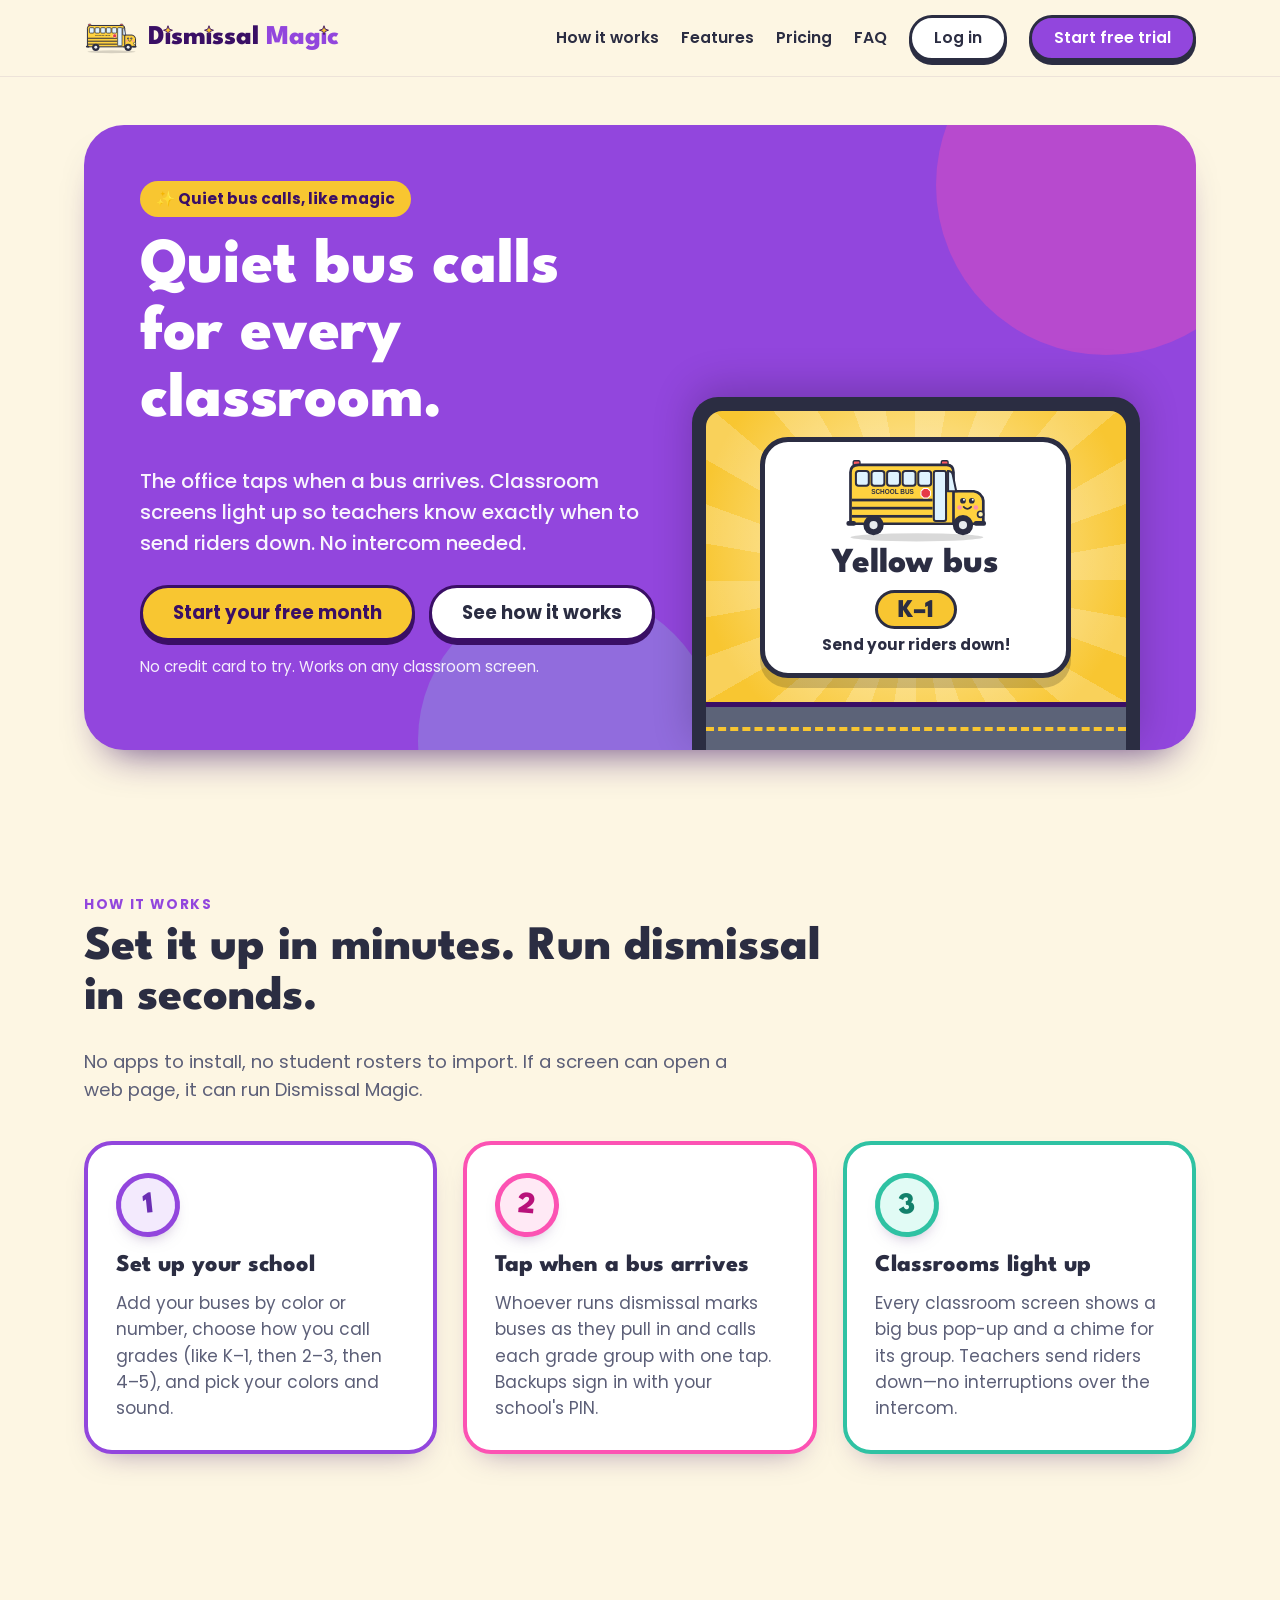
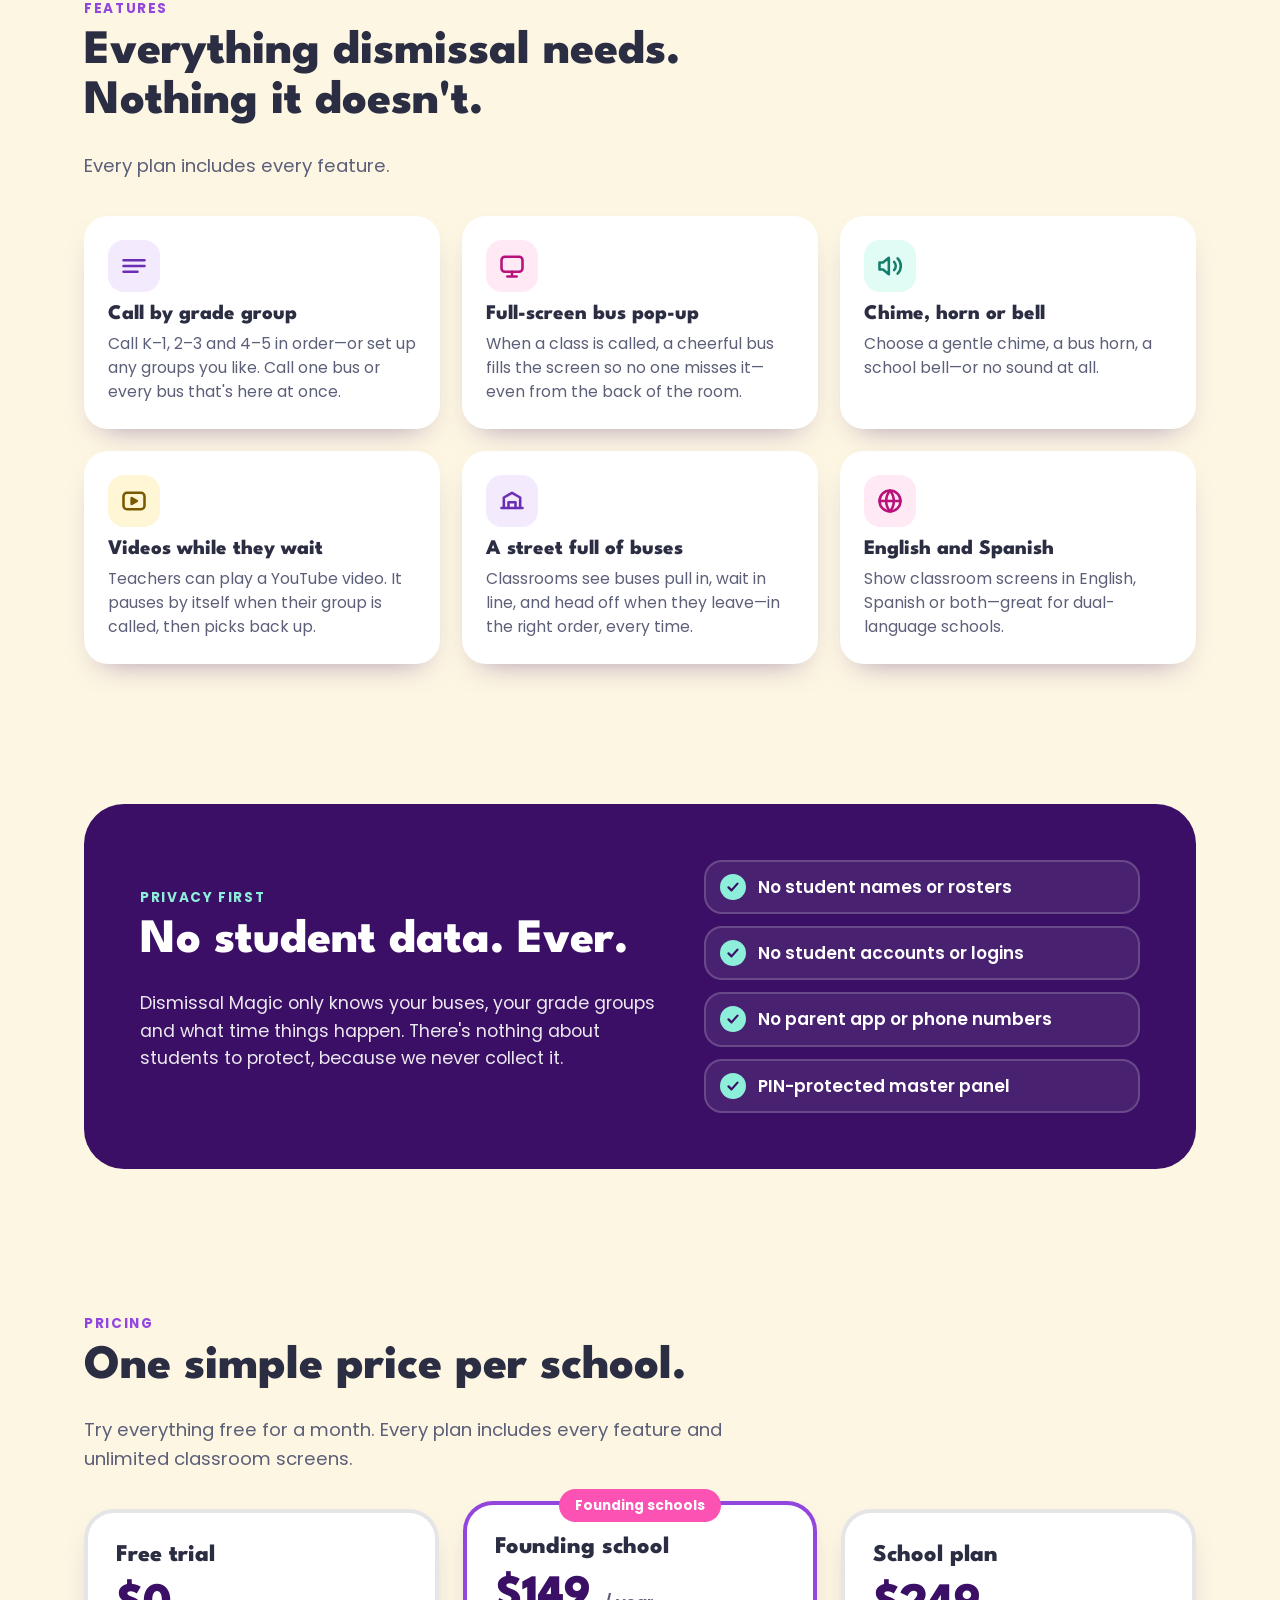
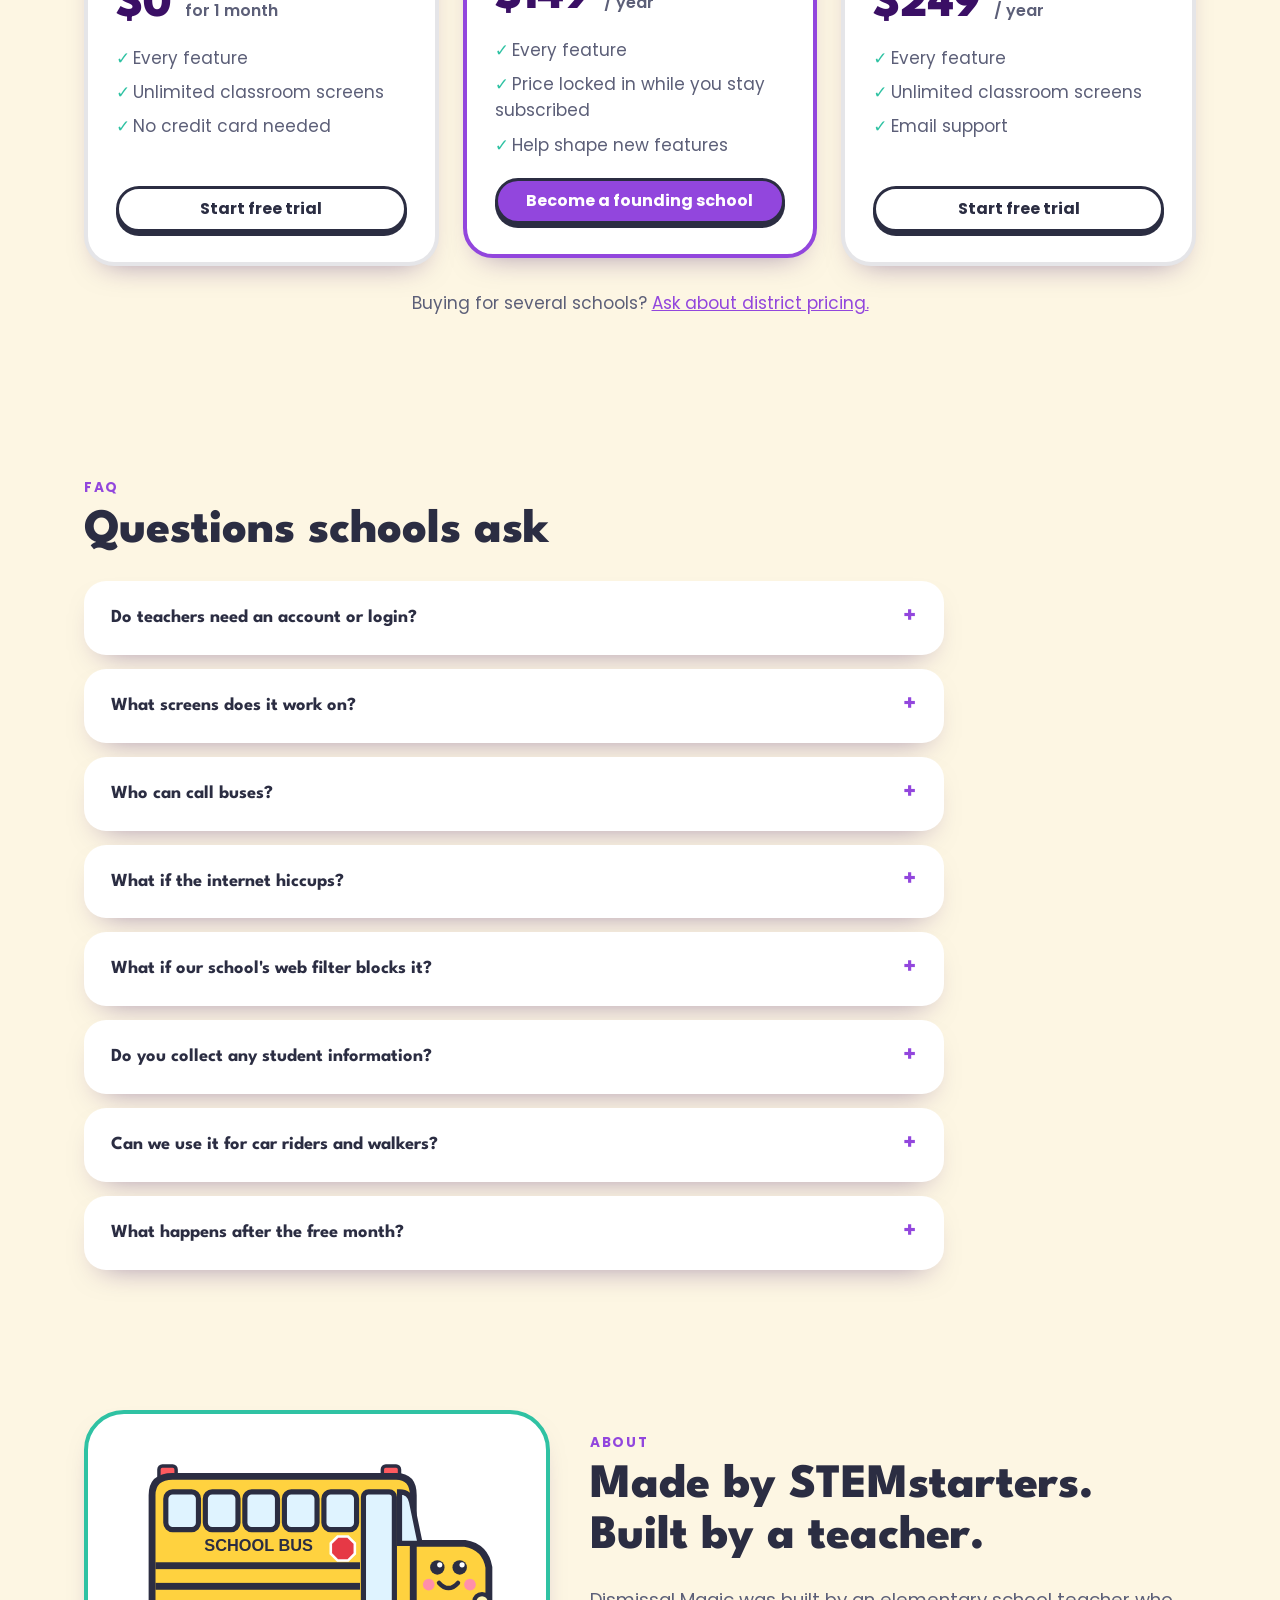
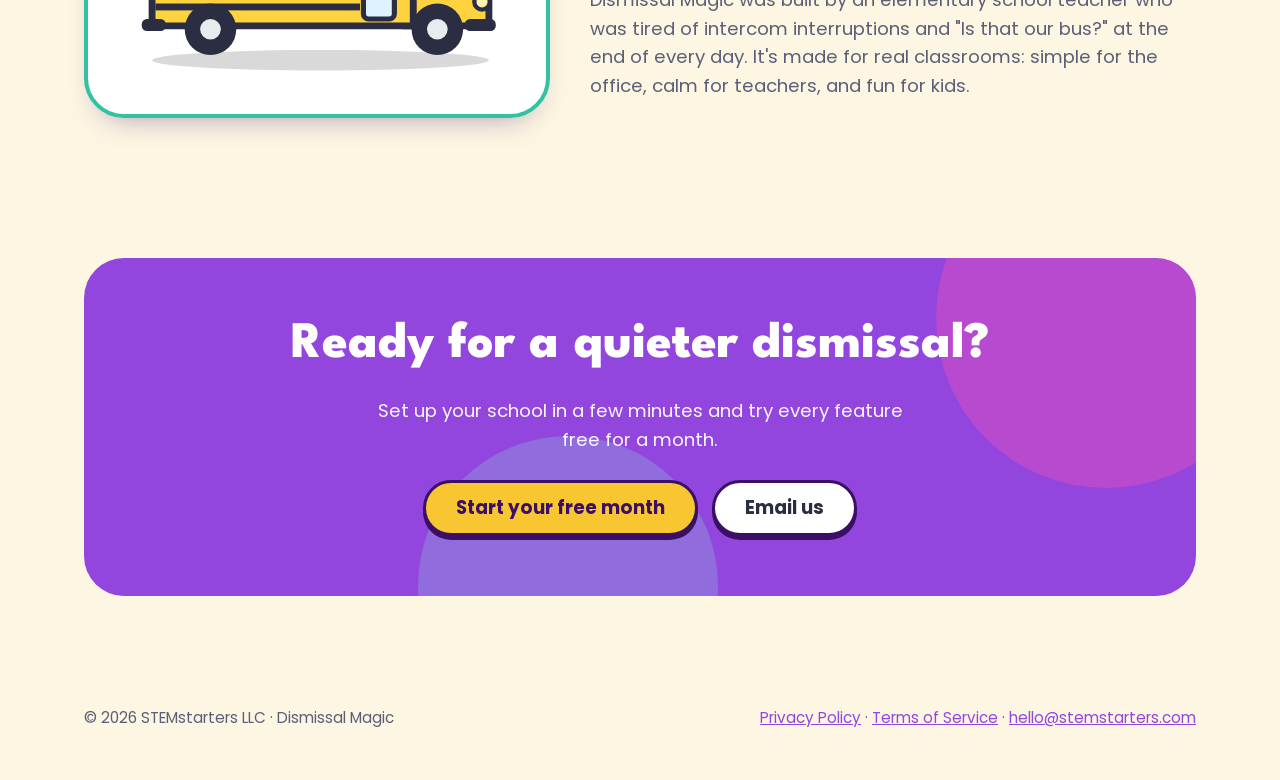
==== site/index.html @ 5b1602a7 "Add Privacy Policy and Terms of Service; link them in site and app footers Co-Authored-By: Claude Op" ====
<!DOCTYPE html>
<html lang="en">
<head>
  <meta charset="utf-8" />
  <meta name="viewport" content="width=device-width, initial-scale=1" />
  <title>Dismissal Magic — Quiet bus calls for every classroom | School dismissal app</title>
  <meta name="description" content="Dismissal Magic is a simple school dismissal app: the office taps when a bus arrives, and classroom screens light up so teachers know exactly when to send riders down. No intercom, no student data. Free 1-month trial." />
  <link rel="canonical" href="https://dismissalmagic.com/" />
  <meta property="og:title" content="Dismissal Magic — Quiet bus calls for every classroom" />
  <meta property="og:description" content="Call buses by grade. Classroom screens light up so teachers know exactly when to send riders down. No intercom needed." />
  <meta property="og:type" content="website" />
  <meta property="og:url" content="https://dismissalmagic.com/" />
  <link rel="icon" href="/favicon.svg" type="image/svg+xml" />
  <link rel="preconnect" href="https://fonts.googleapis.com" />
  <link rel="preconnect" href="https://fonts.gstatic.com" crossorigin />
  <link href="https://fonts.googleapis.com/css2?family=League+Spartan:wght@600;700;800&family=Poppins:wght@400;500;600;700&display=swap" rel="stylesheet" />
  <style>
    :root {
      --purple: #9246DD; --purple-dark: #3A0F65; --pink: #FC52B3; --mint: #8DEFDA; --teal: #2FC2A3; --yellow: #F8C631;
      --bg: #fdf6e3; --ink: #2b2d42; --muted: #5c5f78; --card: #fff;
      --head: "League Spartan", "Montserrat", "Segoe UI", system-ui, sans-serif;
      --body: "Poppins", "Segoe UI", system-ui, sans-serif;
      --shadow: 0 14px 30px -18px rgba(58, 15, 101, .5);
    }
    * { box-sizing: border-box; }
    html { scroll-behavior: smooth; }
    body { margin: 0; background: var(--bg); color: var(--ink); font: 400 17px/1.55 var(--body); }
    h1, h2, h3 { font-family: var(--head); font-weight: 800; line-height: 1.05; margin: 0 0 .5em; }
    a { color: var(--purple); }
    .wrap { max-width: 1160px; margin: 0 auto; padding: 0 24px; }
    .sr { position: absolute; width: 1px; height: 1px; overflow: hidden; clip: rect(0 0 0 0); }

    /* nav */
    .nav { position: sticky; top: 0; z-index: 20; background: rgba(253, 246, 227, .92); backdrop-filter: blur(8px); border-bottom: 1px solid rgba(58,15,101,.08); }
    .nav .wrap { display: flex; align-items: center; justify-content: space-between; gap: 18px; min-height: 76px; }
    .brand { display: flex; align-items: center; gap: 10px; text-decoration: none; color: var(--purple-dark); font: 800 1.7rem/1 var(--head); }
    .brand-bus { width: 54px; height: 32px; display: block; flex: none; }
    .brand em { color: var(--purple); }
    /* wordmark: star dots on the i's */
    .wordmark { white-space: nowrap; }
    .wordmark em { font-style: normal; }
    .si { position: relative; display: inline-block; }
    .istar { position: absolute; left: 50%; top: 0.02em; width: 0.44em; height: 0.44em; transform: translateX(-50%); animation: twinkle 2.6s ease-in-out infinite; overflow: visible; }
    .si:nth-of-type(2) .istar { animation-delay: .9s; } em .si .istar { animation-delay: 1.8s; }
    @keyframes twinkle { 0%, 100% { transform: translateX(-50%) scale(1) rotate(0); } 50% { transform: translateX(-50%) scale(1.2) rotate(18deg); } }
    @media (prefers-reduced-motion: reduce) { .istar { animation: none; } }
    .links { display: flex; align-items: center; gap: 22px; flex-wrap: wrap; }
    .links a { color: var(--ink); text-decoration: none; font-weight: 600; font-size: .98rem; }
    .links a:hover { color: var(--purple); }
    .btn {
      display: inline-flex; align-items: center; justify-content: center; gap: 8px; min-height: 46px;
      font: 700 1rem/1 var(--body); text-decoration: none; cursor: pointer;
      border: 3px solid var(--ink); border-radius: 999px; padding: 10px 22px;
      background: #fff; color: var(--ink); box-shadow: 0 4px 0 var(--ink); transition: transform .08s, box-shadow .08s;
    }
    .btn:active { transform: translateY(3px); box-shadow: 0 1px 0 var(--ink); }
    .btn.primary { background: var(--purple); color: #fff; }
    .btn.yellow { background: var(--yellow); color: var(--purple-dark); border-color: var(--purple-dark); box-shadow: 0 4px 0 var(--purple-dark); }
    .btn.big { font-size: 1.15rem; padding: 14px 30px; min-height: 56px; }
    .links .btn { color: var(--ink); }
    .links .btn.primary { color: #fff; }
    .menu-toggle { display: none; }

    /* hero */
    .hero { padding: 48px 0 70px; }
    .hero-card {
      position: relative; overflow: hidden; isolation: isolate; background: var(--purple); color: #fff; border-radius: 40px;
      padding: 56px 56px 0; display: grid; grid-template-columns: minmax(0, 1.15fr) minmax(0, 1fr); gap: 36px; align-items: end;
      box-shadow: 0 24px 40px -24px rgba(58, 15, 101, .8);
    }
    .blob { position: absolute; border-radius: 50%; z-index: -1; pointer-events: none; }
    .b1 { right: -80px; top: -110px; width: 340px; height: 340px; background: var(--pink); opacity: .35; }
    .b2 { left: 30%; bottom: -140px; width: 300px; height: 300px; background: var(--mint); opacity: .22; }
    .pill { display: inline-block; background: var(--yellow); color: var(--purple-dark); font-weight: 700; font-size: .95rem; padding: 6px 16px; border-radius: 999px; margin-bottom: 16px; }
    .hero h1 { font-size: clamp(2.5rem, 5vw, 4.1rem); color: #fff; }
    .hero p.lead { font-size: 1.25rem; font-weight: 500; opacity: .95; max-width: 520px; margin: 0 0 26px; }
    .hero-text { padding-bottom: 56px; }
    .hero .cta { display: flex; gap: 14px; flex-wrap: wrap; align-items: center; }
    .hero .note { margin-top: 14px; font-size: .95rem; opacity: .9; }
    .hero .btn { border-color: var(--purple-dark); box-shadow: 0 4px 0 var(--purple-dark); }

    /* screen mock */
    .screen { background: #2b2d42; border-radius: 26px 26px 0 0; padding: 14px 14px 0; box-shadow: 0 -10px 40px rgba(0,0,0,.2); }
    .screen-inner { position: relative; overflow: hidden; border-radius: 16px 16px 0 0; background: radial-gradient(circle at 50% 40%, #fff2c2 0, #F8C631 75%); display: grid; place-items: center; padding: 26px 0 72px; }
    .screen-inner::before { content: ""; position: absolute; inset: -40%; background: repeating-conic-gradient(rgba(255,255,255,.2) 0 10deg, transparent 10deg 20deg); animation: spin 40s linear infinite; }
    .mock-pop { position: relative; z-index: 1; background: #fff; border: 5px solid var(--ink); border-radius: 28px; padding: 14px 22px 16px; text-align: center; color: var(--ink); width: 74%; box-shadow: 0 10px 0 rgba(0,0,0,.18); animation: pop 3.2s cubic-bezier(.2,1.6,.4,1) infinite; }
    .mock-pop svg { width: 58%; aspect-ratio: 220 / 128; height: auto; display: block; margin: 0 auto; }
    .mock-title { font: 800 clamp(1.4rem, 3vw, 2.2rem)/1 var(--head); margin-top: 4px; }
    .mock-group { display: inline-block; margin: 8px 0 4px; font: 800 clamp(1.1rem, 2.4vw, 1.6rem)/1.2 var(--head); background: var(--yellow); border: 3px solid var(--ink); border-radius: 999px; padding: 3px 20px 0; }
    .mock-sub { font-weight: 700; font-size: .95rem; }
    .road { position: absolute; left: 0; right: 0; bottom: 0; height: 48px; background: #5c6378; border-top: 5px solid var(--purple-dark); }
    .road::after { content: ""; position: absolute; left: 0; right: 0; top: 46%; border-top: 4px dashed var(--yellow); }

    /* sections */
    section.block { padding: 70px 0; }
    .eyebrow { display: inline-block; font-weight: 700; color: var(--purple); text-transform: uppercase; letter-spacing: .12em; font-size: .85rem; margin-bottom: 8px; }
    .section-title { font-size: clamp(2rem, 4vw, 3rem); max-width: 760px; }
    .section-lead { font-size: 1.15rem; color: var(--muted); max-width: 680px; margin: 0 0 36px; }
    .card { background: var(--card); border-radius: 28px; border: 4px solid; padding: 28px; box-shadow: var(--shadow); }
    .c-purple { border-color: var(--purple); } .c-pink { border-color: var(--pink); } .c-teal { border-color: var(--teal); } .c-yellow { border-color: var(--yellow); }
    .grid3 { display: grid; grid-template-columns: repeat(3, minmax(0, 1fr)); gap: 26px; }
    .grid2 { display: grid; grid-template-columns: repeat(2, minmax(0, 1fr)); gap: 26px; }
    .chip { flex: none; width: 64px; height: 64px; border-radius: 50%; border: 5px solid; display: grid; place-items: center; font: 800 1.9rem/1 var(--head); margin-bottom: 16px; box-shadow: 0 8px 18px -12px rgba(58,15,101,.6); }
    .chip span { margin-top: 3px; }
    .ch0 { color: #6B2FB3; border-color: var(--purple); background: #F3EAFD; transform: rotate(-6deg); }
    .ch1 { color: #B8127A; border-color: var(--pink); background: #FFE9F5; transform: rotate(5deg); }
    .ch2 { color: #13806B; border-color: var(--teal); background: #E1FBF5; transform: rotate(-4deg); }
    .ch3 { color: #7A5A00; border-color: var(--yellow); background: #FFF6D6; transform: rotate(6deg); }
    .card h3 { font-size: 1.5rem; }
    .card p { margin: 0; color: var(--muted); }

    .features { display: grid; grid-template-columns: repeat(3, minmax(0, 1fr)); gap: 22px; }
    .feature { background: #fff; border-radius: 24px; padding: 24px; box-shadow: var(--shadow); }
    .ficon { width: 52px; height: 52px; border-radius: 16px; display: grid; place-items: center; margin-bottom: 12px; }
    .ficon svg { width: 28px; height: 28px; }
    .feature h3 { font-size: 1.3rem; margin-bottom: 6px; }
    .feature p { margin: 0; color: var(--muted); font-size: .98rem; }

    .privacy { background: var(--purple-dark); color: #fff; border-radius: 40px; padding: 56px; display: grid; grid-template-columns: minmax(0, 1.2fr) minmax(0, 1fr); gap: 40px; align-items: center; }
    .privacy h2 { font-size: clamp(2rem, 4vw, 3rem); color: #fff; }
    .privacy p { opacity: .9; font-size: 1.1rem; }
    .checks { list-style: none; margin: 0; padding: 0; display: grid; gap: 12px; }
    .checks li { background: rgba(255,255,255,.08); border: 2px solid rgba(255,255,255,.18); border-radius: 18px; padding: 12px 16px 12px 52px; position: relative; font-weight: 600; }
    .checks li::before { content: ""; position: absolute; left: 14px; top: 50%; width: 26px; height: 26px; margin-top: -13px; border-radius: 50%; background: var(--mint) url("data:image/svg+xml,%3Csvg xmlns='http://www.w3.org/2000/svg' viewBox='0 0 24 24'%3E%3Cpath d='M6 12.5l4 4 8-9' fill='none' stroke='%233A0F65' stroke-width='3' stroke-linecap='round' stroke-linejoin='round'/%3E%3C/svg%3E") center / 18px no-repeat; }

    .pricing { display: grid; grid-template-columns: repeat(3, minmax(0, 1fr)); gap: 24px; align-items: stretch; }
    .plan { background: #fff; border-radius: 30px; border: 4px solid rgba(43,45,66,.12); padding: 30px 28px; display: flex; flex-direction: column; gap: 12px; box-shadow: var(--shadow); position: relative; }
    .plan.featured { border-color: var(--purple); transform: translateY(-8px); }
    .plan .tag { position: absolute; top: -16px; left: 50%; transform: translateX(-50%); background: var(--pink); color: #fff; font-weight: 700; font-size: .85rem; padding: 6px 16px; border-radius: 999px; white-space: nowrap; }
    .plan h3 { font-size: 1.5rem; margin: 0; }
    .price { font: 800 3rem/1 var(--head); color: var(--purple-dark); }
    .price small { font: 600 1rem var(--body); color: var(--muted); }
    .plan ul { list-style: none; padding: 0; margin: 4px 0 8px; display: grid; gap: 8px; color: var(--muted); }
    .plan li::before { content: "✓ "; color: var(--teal); font-weight: 800; }
    .plan .btn { margin-top: auto; }
    .fine { text-align: center; color: var(--muted); margin-top: 24px; }

    .faq { display: grid; gap: 14px; max-width: 860px; }
    details { background: #fff; border-radius: 22px; padding: 4px 24px; box-shadow: var(--shadow); border: 3px solid transparent; }
    details[open] { border-color: var(--mint); }
    summary { cursor: pointer; list-style: none; font: 700 1.15rem/1.3 var(--head); padding: 18px 30px 18px 0; position: relative; }
    summary::-webkit-details-marker { display: none; }
    summary::after { content: "+"; position: absolute; right: 0; top: 50%; transform: translateY(-50%); font-size: 1.6rem; color: var(--purple); }
    details[open] summary::after { content: "–"; }
    details p { margin: 0 0 18px; color: var(--muted); }

    .about { display: grid; grid-template-columns: minmax(0, 1fr) minmax(0, 1.3fr); gap: 40px; align-items: center; }
    .about-art { background: #fff; border-radius: 40px; padding: 40px; box-shadow: var(--shadow); border: 4px solid var(--teal); }
    .final { text-align: center; background: var(--purple); color: #fff; border-radius: 40px; padding: 60px 30px; position: relative; overflow: hidden; isolation: isolate; }
    .final h2 { color: #fff; font-size: clamp(2rem, 4.5vw, 3.2rem); }
    .final p { font-size: 1.15rem; opacity: .95; margin: 0 auto 26px; max-width: 560px; }
    .final .btn { border-color: var(--purple-dark); box-shadow: 0 4px 0 var(--purple-dark); }
    footer { padding: 40px 0 50px; color: var(--muted); font-size: .95rem; }
    footer .wrap { display: flex; justify-content: space-between; gap: 18px; flex-wrap: wrap; align-items: center; }

    @keyframes spin { to { transform: rotate(360deg); } }
    @keyframes pop { 0% { transform: scale(.7); opacity: 0; } 12% { transform: scale(1); opacity: 1; } 88% { transform: scale(1); opacity: 1; } 100% { transform: scale(.96); opacity: .0; } }
    @keyframes drive { from { transform: translateX(-140%); } to { transform: translateX(0); } }
    @media (prefers-reduced-motion: reduce) { *, *::before, *::after { animation: none !important; } }

    @media (max-width: 900px) {
      .hero-card { grid-template-columns: minmax(0, 1fr); padding: 40px 28px 0; }
      .hero-text { padding-bottom: 0; }
      .grid3, .features, .pricing, .grid2, .about, .privacy { grid-template-columns: minmax(0, 1fr); }
      .plan.featured { transform: none; }
      .privacy { padding: 40px 28px; }
      .links a:not(.btn) { display: none; }
    }
    @media (max-width: 520px) {
      .wrap { padding: 0 16px; }
      .links .btn:not(.primary) { display: none; }
      .links .btn.primary { white-space: nowrap; font-size: .85rem; padding: 8px 12px; min-height: 40px; }
      .brand { font-size: 1.15rem; gap: 6px; }
      .nav .wrap { gap: 8px; }
      .brand { font-size: 1.4rem; }
      .brand-bus { width: 38px; height: 23px; }
    }
  </style>
  <script type="application/ld+json">
  {
    "@context": "https://schema.org",
    "@type": "SoftwareApplication",
    "name": "Dismissal Magic",
    "applicationCategory": "EducationalApplication",
    "operatingSystem": "Web browser",
    "description": "School dismissal app for quiet bus calls: the office taps when a bus arrives and classroom screens show when to send riders down.",
    "offers": { "@type": "Offer", "price": "249", "priceCurrency": "USD" },
    "publisher": { "@type": "Organization", "name": "STEMstarters" }
  }
  </script>
</head>
<body>

<!-- Reusable cute school bus -->
<svg width="0" height="0" style="position:absolute" aria-hidden="true">
  <defs>
    <symbol id="bus" viewBox="0 0 220 128">
      <ellipse cx="112" cy="120" rx="98" ry="6" fill="rgba(0,0,0,.15)"/>
      <rect x="18" y="7" width="10" height="8" rx="2" fill="#ff5a5f" stroke="#2b2d42" stroke-width="2"/>
      <rect x="148" y="7" width="10" height="8" rx="2" fill="#ff5a5f" stroke="#2b2d42" stroke-width="2"/>
      <path d="M160 52 H196 Q208 54 210 66 V100 H160 Z" fill="#ffd23f" stroke="#2b2d42" stroke-width="4" stroke-linejoin="round"/>
      <path d="M14 100 V24 Q14 13 26 13 H156 Q166 13 166 24 V100 Z" fill="#ffd23f" stroke="#2b2d42" stroke-width="4" stroke-linejoin="round"/>
      <path d="M158 22 Q164 22 165 28 L170 52 H158 Z" fill="#dff3ff" stroke="#2b2d42" stroke-width="3"/>
      <rect x="22" y="22" width="19" height="22" rx="4" fill="#dff3ff" stroke="#2b2d42" stroke-width="3"/>
      <rect x="45" y="22" width="19" height="22" rx="4" fill="#dff3ff" stroke="#2b2d42" stroke-width="3"/>
      <rect x="68" y="22" width="19" height="22" rx="4" fill="#dff3ff" stroke="#2b2d42" stroke-width="3"/>
      <rect x="91" y="22" width="19" height="22" rx="4" fill="#dff3ff" stroke="#2b2d42" stroke-width="3"/>
      <rect x="114" y="22" width="19" height="22" rx="4" fill="#dff3ff" stroke="#2b2d42" stroke-width="3"/>
      <rect x="137" y="22" width="18" height="74" rx="3" fill="#dff3ff" stroke="#2b2d42" stroke-width="3"/>
      <text x="76" y="56.5" text-anchor="middle" font-family="Arial Black, Arial, sans-serif" font-weight="900" font-size="9.5" fill="#2b2d42">SCHOOL BUS</text>
      <rect x="16" y="63" width="119" height="4" fill="#2b2d42"/><rect x="16" y="75" width="119" height="4" fill="#2b2d42"/><rect x="16" y="87" width="119" height="4" fill="#2b2d42"/>
      <polygon points="122,48 128,48 132,52 132,58 128,62 122,62 118,58 118,52" fill="#e63946" stroke="#fff" stroke-width="1.5"/>
      <circle cx="180" cy="66" r="4.2" fill="#2b2d42"/><circle cx="193" cy="66" r="4.2" fill="#2b2d42"/>
      <circle cx="181.4" cy="64.5" r="1.5" fill="#fff"/><circle cx="194.4" cy="64.5" r="1.5" fill="#fff"/>
      <circle cx="175" cy="76" r="3.4" fill="#ff8fab"/><circle cx="199" cy="76" r="3.4" fill="#ff8fab"/>
      <path d="M181 75 Q186.5 81 192 75" fill="none" stroke="#2b2d42" stroke-width="2.6" stroke-linecap="round"/>
      <circle cx="206" cy="86" r="4.5" fill="#fff3b0" stroke="#2b2d42" stroke-width="2.5"/>
      <rect x="196" y="96" width="18" height="7" rx="3" fill="#2b2d42"/><rect x="8" y="96" width="14" height="7" rx="3" fill="#2b2d42"/>
      <circle cx="48" cy="102" r="15" fill="#2b2d42"/><circle cx="48" cy="102" r="6" fill="#e9ecef"/>
      <circle cx="180" cy="102" r="15" fill="#2b2d42"/><circle cx="180" cy="102" r="6" fill="#e9ecef"/>
    </symbol>
  </defs>
</svg>

<header class="nav">
  <div class="wrap">
    <a class="brand" href="/" aria-label="Dismissal Magic home"><svg class="brand-bus" aria-hidden="true"><use href="#bus"/></svg><span class="wordmark" aria-label="Dismissal Magic"><span aria-hidden="true">D<span class="si">ı<svg class="istar" viewBox="0 0 24 24" aria-hidden="true"><path d="M12 1.5l2.4 6.6 6.6 2.4-6.6 2.4L12 19.5l-2.4-6.6L3 10.5l6.6-2.4z" fill="#F8C631" stroke="#3A0F65" stroke-width="1.8" stroke-linejoin="round"/></svg></span>sm<span class="si">ı<svg class="istar" viewBox="0 0 24 24" aria-hidden="true"><path d="M12 1.5l2.4 6.6 6.6 2.4-6.6 2.4L12 19.5l-2.4-6.6L3 10.5l6.6-2.4z" fill="#F8C631" stroke="#3A0F65" stroke-width="1.8" stroke-linejoin="round"/></svg></span>ssal <em>Mag<span class="si">ı<svg class="istar" viewBox="0 0 24 24" aria-hidden="true"><path d="M12 1.5l2.4 6.6 6.6 2.4-6.6 2.4L12 19.5l-2.4-6.6L3 10.5l6.6-2.4z" fill="#F8C631" stroke="#3A0F65" stroke-width="1.8" stroke-linejoin="round"/></svg></span>c</em></span></span></a>
    <nav class="links" aria-label="Main">
      <a href="#how">How it works</a>
      <a href="#features">Features</a>
      <a href="#pricing">Pricing</a>
      <a href="#faq">FAQ</a>
      <a class="btn" href="https://app.dismissalmagic.com/">Log in</a>
      <a class="btn primary" href="https://app.dismissalmagic.com/">Start free trial</a>
    </nav>
  </div>
</header>

<main>
  <section class="hero">
    <div class="wrap">
      <div class="hero-card">
        <span class="blob b1" aria-hidden="true"></span><span class="blob b2" aria-hidden="true"></span>
        <div class="hero-text">
          <span class="pill">✨ Quiet bus calls, like magic</span>
          <h1>Quiet bus calls for every classroom.</h1>
          <p class="lead">The office taps when a bus arrives. Classroom screens light up so teachers know exactly when to send riders down. No intercom needed.</p>
          <div class="cta">
            <a class="btn yellow big" href="https://app.dismissalmagic.com/">Start your free month</a>
            <a class="btn big" href="#how">See how it works</a>
          </div>
          <p class="note">No credit card to try. Works on any classroom screen.</p>
        </div>
        <div class="screen" aria-label="Example classroom screen showing the Yellow bus called for grades K–1">
          <div class="screen-inner">
            <div class="mock-pop">
              <svg aria-hidden="true"><use href="#bus"/></svg>
              <div class="mock-title">Yellow bus</div>
              <div class="mock-group">K–1</div>
              <div class="mock-sub">Send your riders down!</div>
            </div>
            <div class="road" aria-hidden="true"></div>
          </div>
        </div>
      </div>
    </div>
  </section>

  <section class="block" id="how">
    <div class="wrap">
      <span class="eyebrow">How it works</span>
      <h2 class="section-title">Set it up in minutes. Run dismissal in seconds.</h2>
      <p class="section-lead">No apps to install, no student rosters to import. If a screen can open a web page, it can run Dismissal Magic.</p>
      <div class="grid3">
        <div class="card c-purple"><div class="chip ch0"><span>1</span></div><h3>Set up your school</h3><p>Add your buses by color or number, choose how you call grades (like K–1, then 2–3, then 4–5), and pick your colors and sound.</p></div>
        <div class="card c-pink"><div class="chip ch1"><span>2</span></div><h3>Tap when a bus arrives</h3><p>Whoever runs dismissal marks buses as they pull in and calls each grade group with one tap. Backups sign in with your school's PIN.</p></div>
        <div class="card c-teal"><div class="chip ch2"><span>3</span></div><h3>Classrooms light up</h3><p>Every classroom screen shows a big bus pop-up and a chime for its group. Teachers send riders down—no interruptions over the intercom.</p></div>
      </div>
    </div>
  </section>

  <section class="block" id="features">
    <div class="wrap">
      <span class="eyebrow">Features</span>
      <h2 class="section-title">Everything dismissal needs. Nothing it doesn't.</h2>
      <p class="section-lead">Every plan includes every feature.</p>
      <div class="features">
        <div class="feature"><div class="ficon" style="background:#F3EAFD;color:#6B2FB3"><svg viewBox="0 0 24 24" fill="none" stroke="currentColor" stroke-width="2.2" stroke-linecap="round" stroke-linejoin="round" aria-hidden="true"><path d="M3 7h18M3 12h18M3 17h12"/></svg></div><h3>Call by grade group</h3><p>Call K–1, 2–3 and 4–5 in order—or set up any groups you like. Call one bus or every bus that's here at once.</p></div>
        <div class="feature"><div class="ficon" style="background:#FFE9F5;color:#B8127A"><svg viewBox="0 0 24 24" fill="none" stroke="currentColor" stroke-width="2.2" stroke-linecap="round" stroke-linejoin="round" aria-hidden="true"><rect x="3" y="4" width="18" height="13" rx="3"/><path d="M8 21h8M12 17v4"/></svg></div><h3>Full-screen bus pop-up</h3><p>When a class is called, a cheerful bus fills the screen so no one misses it—even from the back of the room.</p></div>
        <div class="feature"><div class="ficon" style="background:#E1FBF5;color:#13806B"><svg viewBox="0 0 24 24" fill="none" stroke="currentColor" stroke-width="2.2" stroke-linecap="round" stroke-linejoin="round" aria-hidden="true"><path d="M11 5L6 9H3v6h3l5 4V5z"/><path d="M15.5 8.5a5 5 0 010 7M18.5 5.5a9 9 0 010 13"/></svg></div><h3>Chime, horn or bell</h3><p>Choose a gentle chime, a bus horn, a school bell—or no sound at all.</p></div>
        <div class="feature"><div class="ficon" style="background:#FFF6D6;color:#7A5A00"><svg viewBox="0 0 24 24" fill="none" stroke="currentColor" stroke-width="2.2" stroke-linecap="round" stroke-linejoin="round" aria-hidden="true"><rect x="3" y="5" width="18" height="14" rx="3"/><path d="M10 9.5v5l4.5-2.5z" fill="currentColor"/></svg></div><h3>Videos while they wait</h3><p>Teachers can play a YouTube video. It pauses by itself when their group is called, then picks back up.</p></div>
        <div class="feature"><div class="ficon" style="background:#F3EAFD;color:#6B2FB3"><svg viewBox="0 0 24 24" fill="none" stroke="currentColor" stroke-width="2.2" stroke-linecap="round" stroke-linejoin="round" aria-hidden="true"><path d="M3 18h18M5 18V9l7-4 7 4v9"/><path d="M9 18v-5h6v5"/></svg></div><h3>A street full of buses</h3><p>Classrooms see buses pull in, wait in line, and head off when they leave—in the right order, every time.</p></div>
        <div class="feature"><div class="ficon" style="background:#FFE9F5;color:#B8127A"><svg viewBox="0 0 24 24" fill="none" stroke="currentColor" stroke-width="2.2" stroke-linecap="round" stroke-linejoin="round" aria-hidden="true"><circle cx="12" cy="12" r="9"/><path d="M3 12h18M12 3a14 14 0 010 18M12 3a14 14 0 000 18"/></svg></div><h3>English and Spanish</h3><p>Show classroom screens in English, Spanish or both—great for dual-language schools.</p></div>
      </div>
    </div>
  </section>

  <section class="block">
    <div class="wrap">
      <div class="privacy">
        <div>
          <span class="eyebrow" style="color:var(--mint)">Privacy first</span>
          <h2>No student data. Ever.</h2>
          <p>Dismissal Magic only knows your buses, your grade groups and what time things happen. There's nothing about students to protect, because we never collect it.</p>
        </div>
        <ul class="checks">
          <li>No student names or rosters</li>
          <li>No student accounts or logins</li>
          <li>No parent app or phone numbers</li>
          <li>PIN-protected master panel</li>
        </ul>
      </div>
    </div>
  </section>

  <section class="block" id="pricing">
    <div class="wrap">
      <span class="eyebrow">Pricing</span>
      <h2 class="section-title">One simple price per school.</h2>
      <p class="section-lead">Try everything free for a month. Every plan includes every feature and unlimited classroom screens.</p>
      <div class="pricing">
        <div class="plan">
          <h3>Free trial</h3>
          <div class="price">$0 <small>for 1 month</small></div>
          <ul><li>Every feature</li><li>Unlimited classroom screens</li><li>No credit card needed</li></ul>
          <a class="btn" href="https://app.dismissalmagic.com/">Start free trial</a>
        </div>
        <div class="plan featured">
          <span class="tag">Founding schools</span>
          <h3>Founding school</h3>
          <div class="price">$149 <small>/ year</small></div>
          <ul><li>Every feature</li><li>Price locked in while you stay subscribed</li><li>Help shape new features</li></ul>
          <a class="btn primary" href="https://app.dismissalmagic.com/">Become a founding school</a>
        </div>
        <div class="plan">
          <h3>School plan</h3>
          <div class="price">$249 <small>/ year</small></div>
          <ul><li>Every feature</li><li>Unlimited classroom screens</li><li>Email support</li></ul>
          <a class="btn" href="https://app.dismissalmagic.com/">Start free trial</a>
        </div>
      </div>
      <p class="fine">Buying for several schools? <a href="#contact">Ask about district pricing.</a></p>
    </div>
  </section>

  <section class="block" id="faq">
    <div class="wrap">
      <span class="eyebrow">FAQ</span>
      <h2 class="section-title">Questions schools ask</h2>
      <div class="faq">
        <details><summary>Do teachers need an account or login?</summary><p>No. Teachers open your school's classroom link once, pick their grade group, and leave it up. That's it.</p></details>
        <details><summary>What screens does it work on?</summary><p>Anything with a web browser: interactive boards, classroom TVs, Chromebooks, laptops and tablets. There's nothing to install.</p></details>
        <details><summary>Who can call buses?</summary><p>Anyone with your school's master panel PIN—so a sub, office aide or assistant principal can run dismissal when you're out. You can change the PIN anytime.</p></details>
        <details><summary>What if the internet hiccups?</summary><p>Classroom screens keep checking in on their own. If a screen loses its connection, a small dot turns orange, and it catches up as soon as it's back online.</p></details>
        <details><summary>What if our school's web filter blocks it?</summary><p>Some school networks block websites until they've been reviewed. If a classroom screen can't open Dismissal Magic, ask your IT team to allow <b>dismissalmagic.com</b> and <b>app.dismissalmagic.com</b>. It's a one-time change, and we're happy to send them anything they need: <a href="mailto:hello@stemstarters.com?subject=Dismissal%20Magic%20%E2%80%94%20IT%20allow%20list">hello@stemstarters.com</a>.</p></details>
        <details><summary>Do you collect any student information?</summary><p>No. Dismissal Magic stores your buses, grade groups and times—never student names, rosters or photos.</p></details>
        <details><summary>Can we use it for car riders and walkers?</summary><p>Today Dismissal Magic is built for bus calls. Car rider calls (Carpool Magic) and walker calls are on the way, and founding schools help decide what comes next.</p></details>
        <details><summary>What happens after the free month?</summary><p>Subscribe to keep going. If you don't, your setup is saved, so you can pick up right where you left off whenever you're ready.</p></details>
      </div>
    </div>
  </section>

  <section class="block" id="about">
    <div class="wrap about">
      <div class="about-art"><svg aria-hidden="true" style="width:100%;height:auto;display:block" viewBox="0 0 220 128"><use href="#bus"/></svg></div>
      <div>
        <span class="eyebrow">About</span>
        <h2 class="section-title">Made by STEMstarters. Built by a teacher.</h2>
        <p class="section-lead" style="margin-bottom:0">Dismissal Magic was built by an elementary school teacher who was tired of intercom interruptions and "Is that our bus?" at the end of every day. It's made for real classrooms: simple for the office, calm for teachers, and fun for kids.</p>
      </div>
    </div>
  </section>

  <section class="block" id="contact">
    <div class="wrap">
      <div class="final">
        <span class="blob b1" aria-hidden="true"></span><span class="blob b2" aria-hidden="true"></span>
        <h2>Ready for a quieter dismissal?</h2>
        <p>Set up your school in a few minutes and try every feature free for a month.</p>
        <div style="display:flex;gap:14px;justify-content:center;flex-wrap:wrap">
          <a class="btn yellow big" href="https://app.dismissalmagic.com/">Start your free month</a>
          <a class="btn big" href="mailto:hello@stemstarters.com?subject=Dismissal%20Magic%20question">Email us</a>
        </div>
      </div>
    </div>
  </section>
</main>

<footer>
  <div class="wrap">
    <span>© 2026 STEMstarters LLC · Dismissal Magic</span>
    <span><a href="/privacy">Privacy Policy</a> · <a href="/terms">Terms of Service</a> · <a href="mailto:hello@stemstarters.com">hello@stemstarters.com</a></span>
  </div>
</footer>

<script type="application/ld+json">
{
  "@context": "https://schema.org",
  "@type": "FAQPage",
  "mainEntity": [
    {"@type": "Question", "name": "Do teachers need an account or login?", "acceptedAnswer": {"@type": "Answer", "text": "No. Teachers open your school's classroom link once, pick their grade group, and leave it up."}},
    {"@type": "Question", "name": "What screens does it work on?", "acceptedAnswer": {"@type": "Answer", "text": "Anything with a web browser: interactive boards, classroom TVs, Chromebooks, laptops and tablets. There's nothing to install."}},
    {"@type": "Question", "name": "What if our school's web filter blocks it?", "acceptedAnswer": {"@type": "Answer", "text": "Some school networks block websites until they have been reviewed. Ask your IT team to allow dismissalmagic.com and app.dismissalmagic.com."}},
    {"@type": "Question", "name": "Do you collect any student information?", "acceptedAnswer": {"@type": "Answer", "text": "No. Dismissal Magic stores your buses, grade groups and times—never student names, rosters or photos."}}
  ]
}
</script>
</body>
</html>
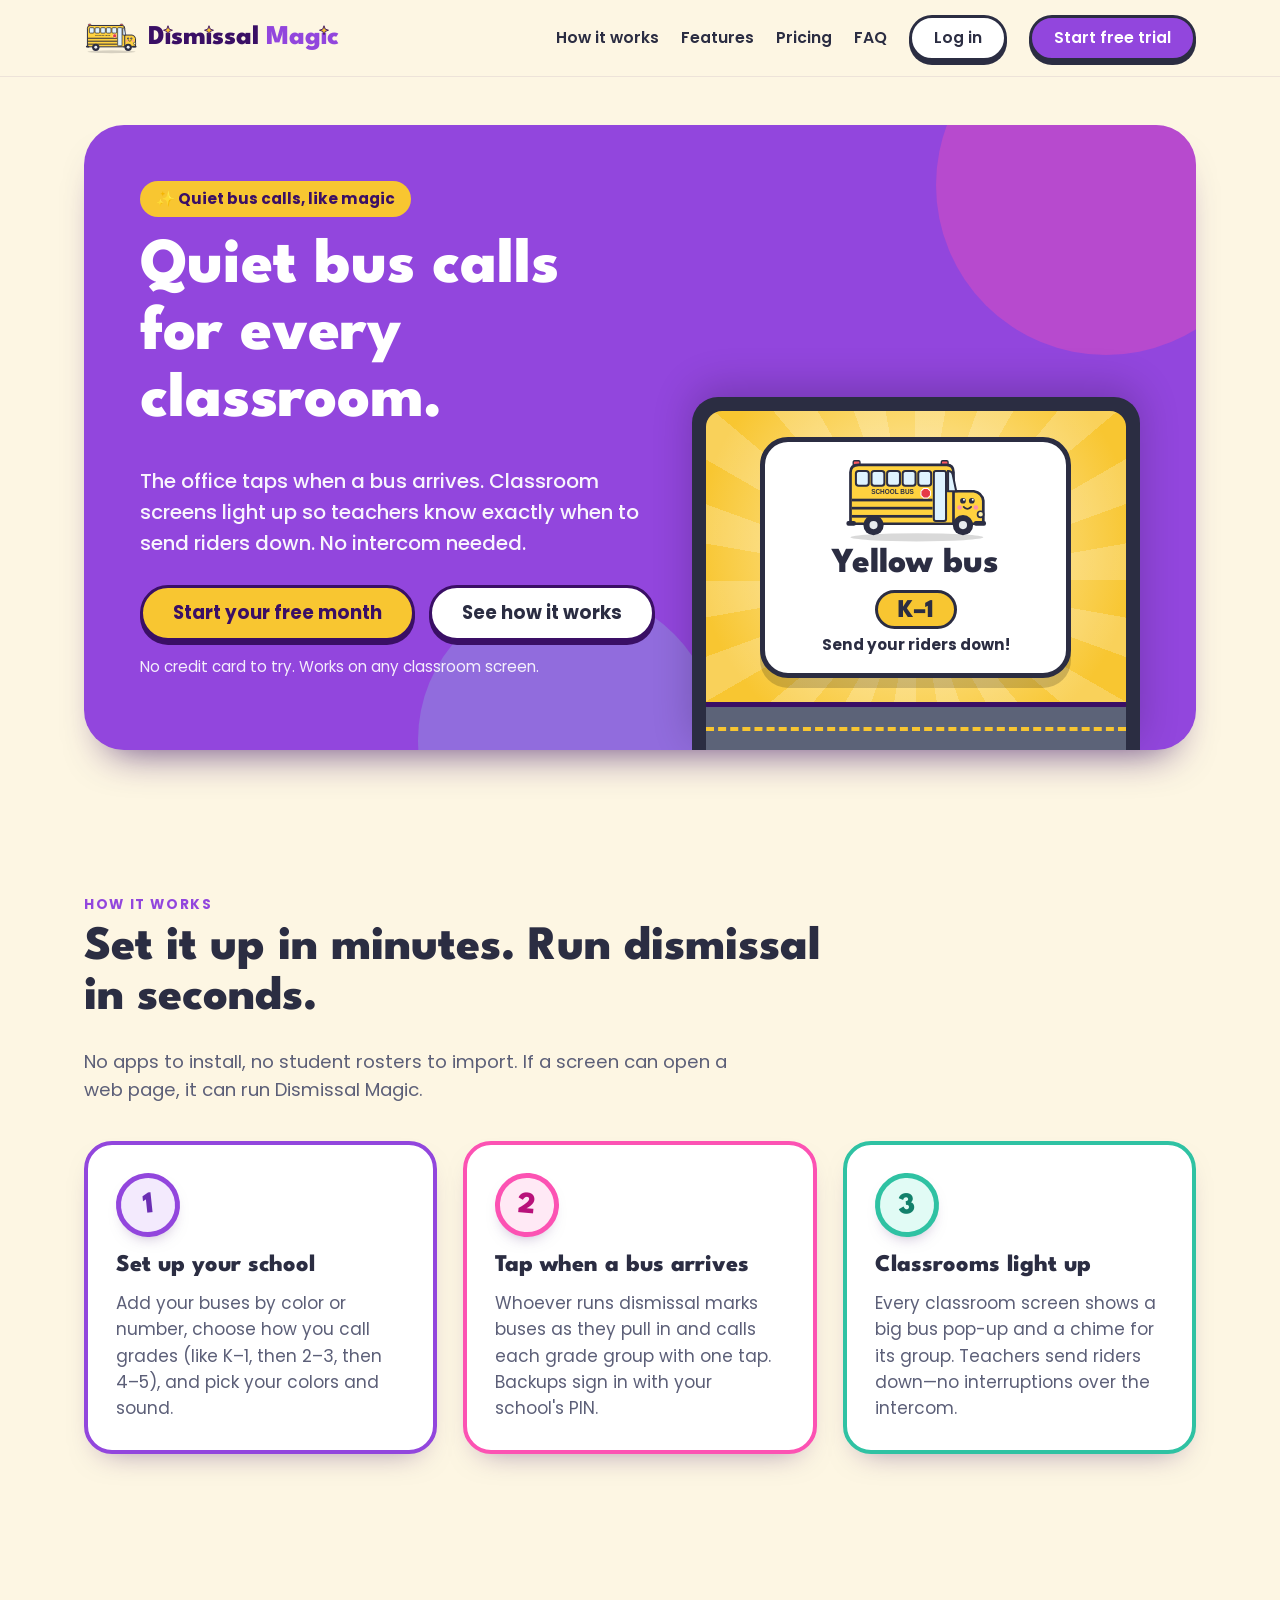
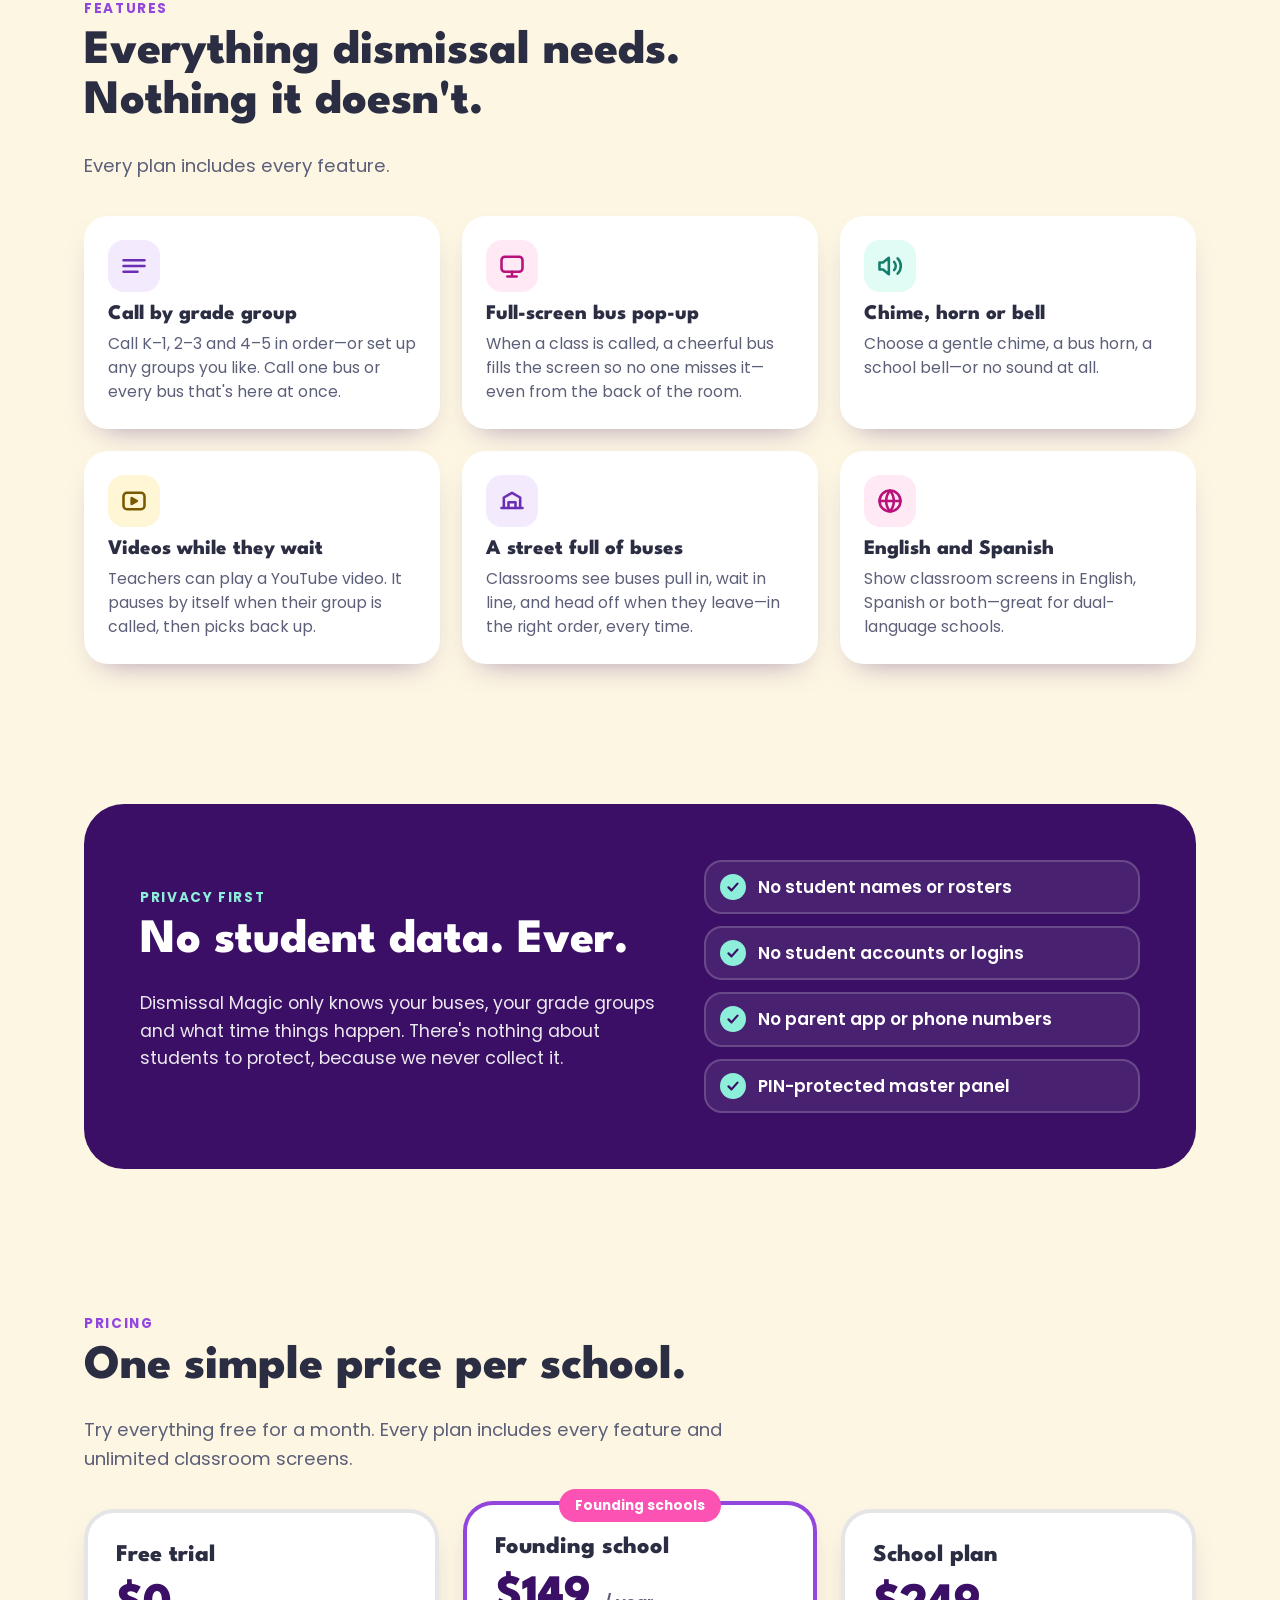
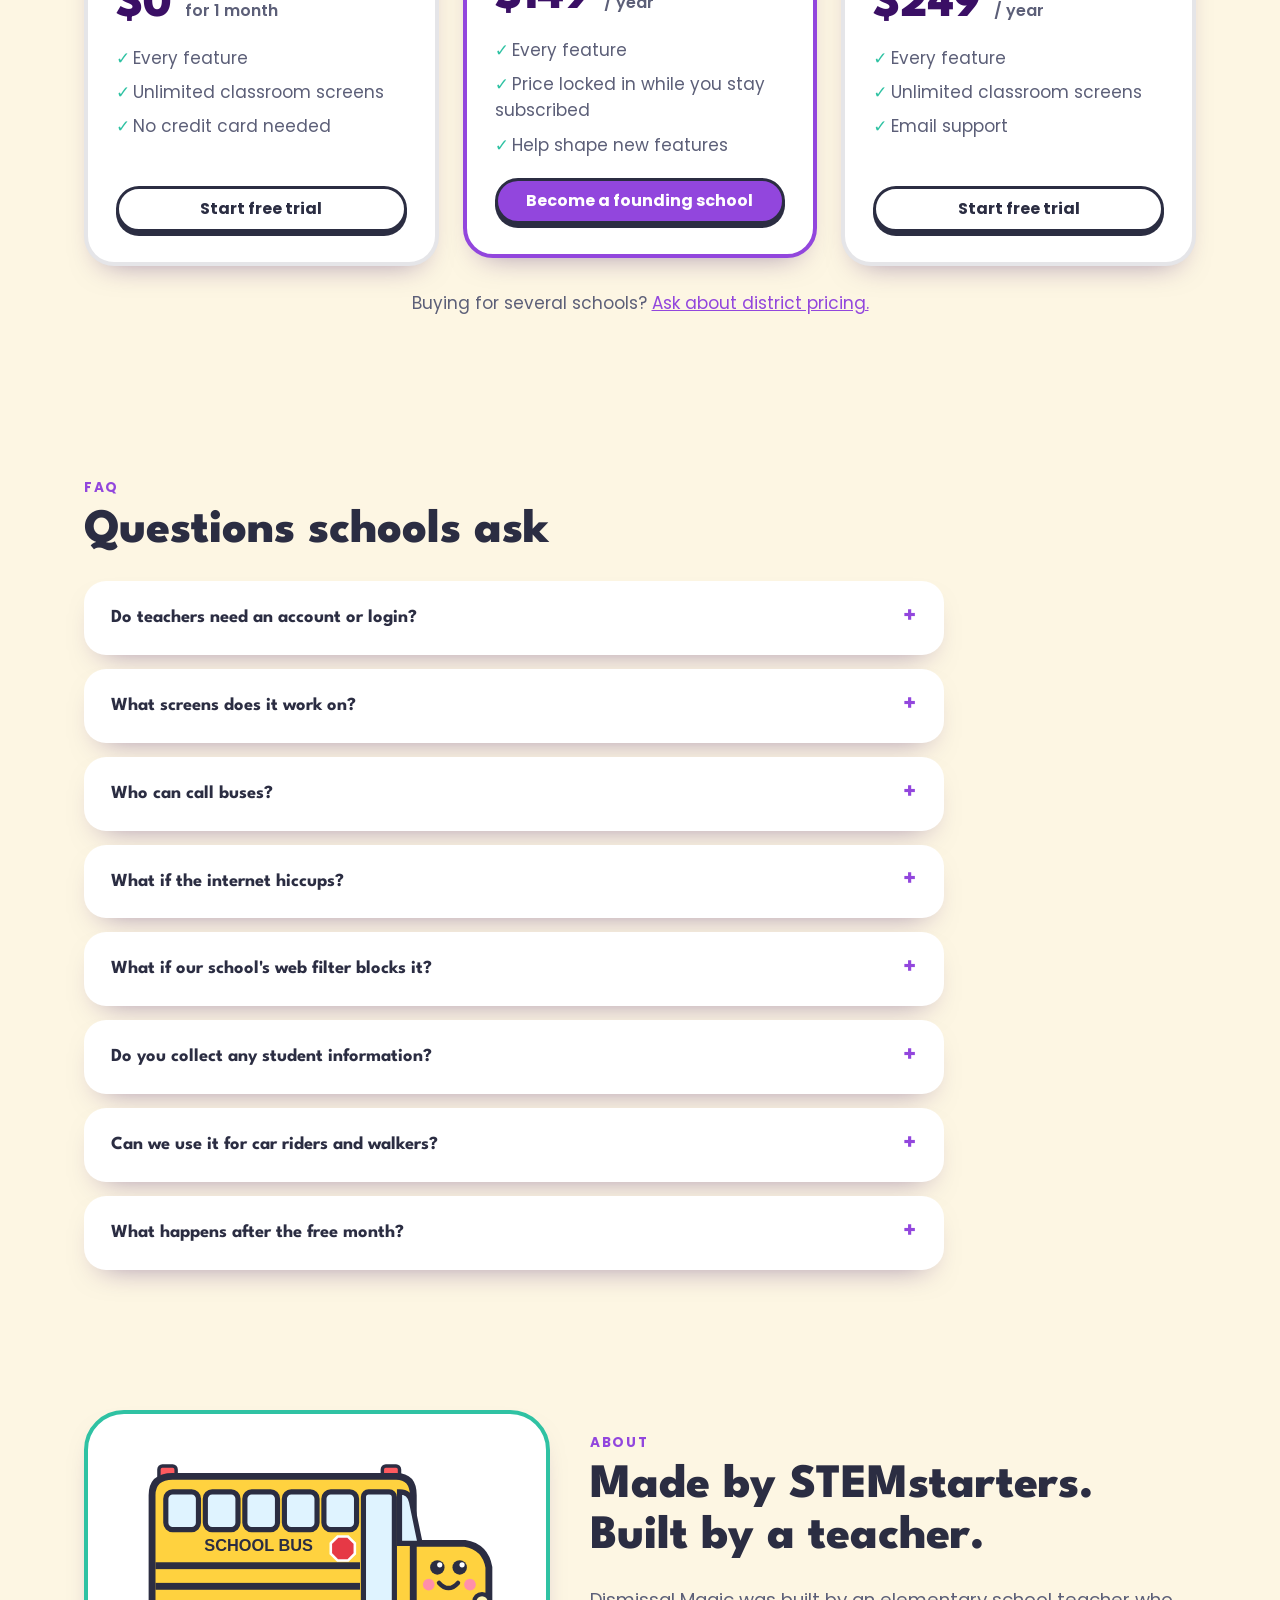
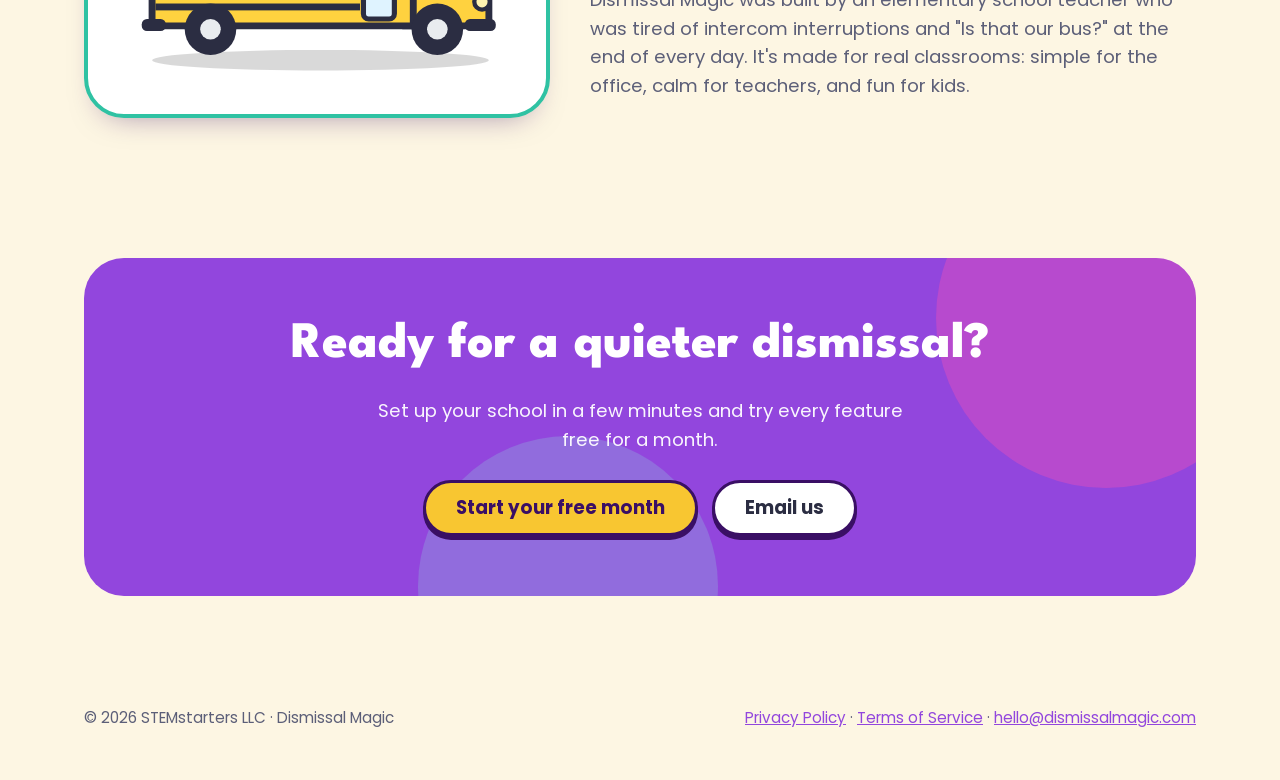
==== commit fa2f187e: "Clearer Share links (Copy link / Open / Copy code, shows what was copied); contact email hello@dismi" ====
--- a/site/index.html
+++ b/site/index.html
@@ -352,7 +352,7 @@
         <details><summary>What screens does it work on?</summary><p>Anything with a web browser: interactive boards, classroom TVs, Chromebooks, laptops and tablets. There's nothing to install.</p></details>
         <details><summary>Who can call buses?</summary><p>Anyone with your school's master panel PIN—so a sub, office aide or assistant principal can run dismissal when you're out. You can change the PIN anytime.</p></details>
         <details><summary>What if the internet hiccups?</summary><p>Classroom screens keep checking in on their own. If a screen loses its connection, a small dot turns orange, and it catches up as soon as it's back online.</p></details>
-        <details><summary>What if our school's web filter blocks it?</summary><p>Some school networks block websites until they've been reviewed. If a classroom screen can't open Dismissal Magic, ask your IT team to allow <b>dismissalmagic.com</b> and <b>app.dismissalmagic.com</b>. It's a one-time change, and we're happy to send them anything they need: <a href="mailto:hello@stemstarters.com?subject=Dismissal%20Magic%20%E2%80%94%20IT%20allow%20list">hello@stemstarters.com</a>.</p></details>
+        <details><summary>What if our school's web filter blocks it?</summary><p>Some school networks block websites until they've been reviewed. If a classroom screen can't open Dismissal Magic, ask your IT team to allow <b>dismissalmagic.com</b> and <b>app.dismissalmagic.com</b>. It's a one-time change, and we're happy to send them anything they need: <a href="mailto:hello@dismissalmagic.com?subject=Dismissal%20Magic%20%E2%80%94%20IT%20allow%20list">hello@dismissalmagic.com</a>.</p></details>
         <details><summary>Do you collect any student information?</summary><p>No. Dismissal Magic stores your buses, grade groups and times—never student names, rosters or photos.</p></details>
         <details><summary>Can we use it for car riders and walkers?</summary><p>Today Dismissal Magic is built for bus calls. Car rider calls (Carpool Magic) and walker calls are on the way, and founding schools help decide what comes next.</p></details>
         <details><summary>What happens after the free month?</summary><p>Subscribe to keep going. If you don't, your setup is saved, so you can pick up right where you left off whenever you're ready.</p></details>
@@ -379,7 +379,7 @@
         <p>Set up your school in a few minutes and try every feature free for a month.</p>
         <div style="display:flex;gap:14px;justify-content:center;flex-wrap:wrap">
           <a class="btn yellow big" href="https://app.dismissalmagic.com/">Start your free month</a>
-          <a class="btn big" href="mailto:hello@stemstarters.com?subject=Dismissal%20Magic%20question">Email us</a>
+          <a class="btn big" href="mailto:hello@dismissalmagic.com?subject=Dismissal%20Magic%20question">Email us</a>
         </div>
       </div>
     </div>
@@ -389,7 +389,7 @@
 <footer>
   <div class="wrap">
     <span>© 2026 STEMstarters LLC · Dismissal Magic</span>
-    <span><a href="/privacy">Privacy Policy</a> · <a href="/terms">Terms of Service</a> · <a href="mailto:hello@stemstarters.com">hello@stemstarters.com</a></span>
+    <span><a href="/privacy">Privacy Policy</a> · <a href="/terms">Terms of Service</a> · <a href="mailto:hello@dismissalmagic.com">hello@dismissalmagic.com</a></span>
   </div>
 </footer>
 
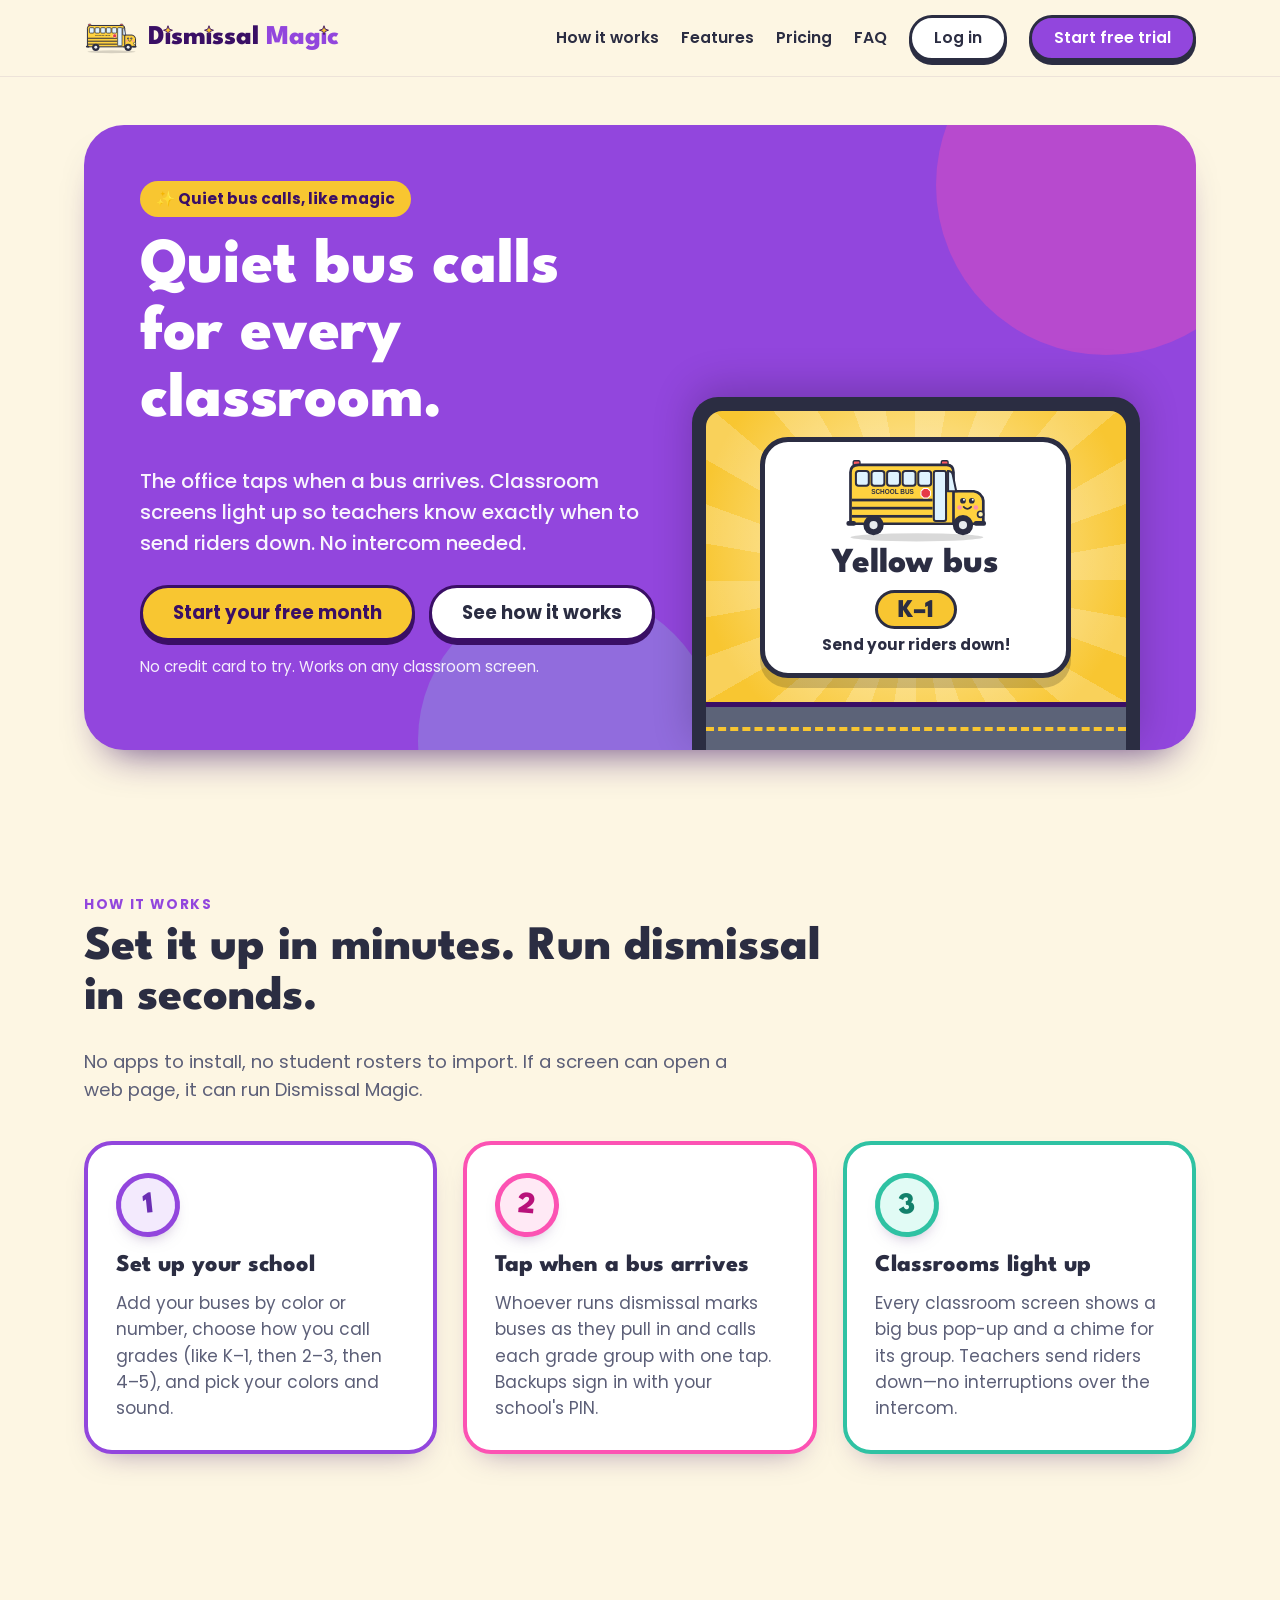
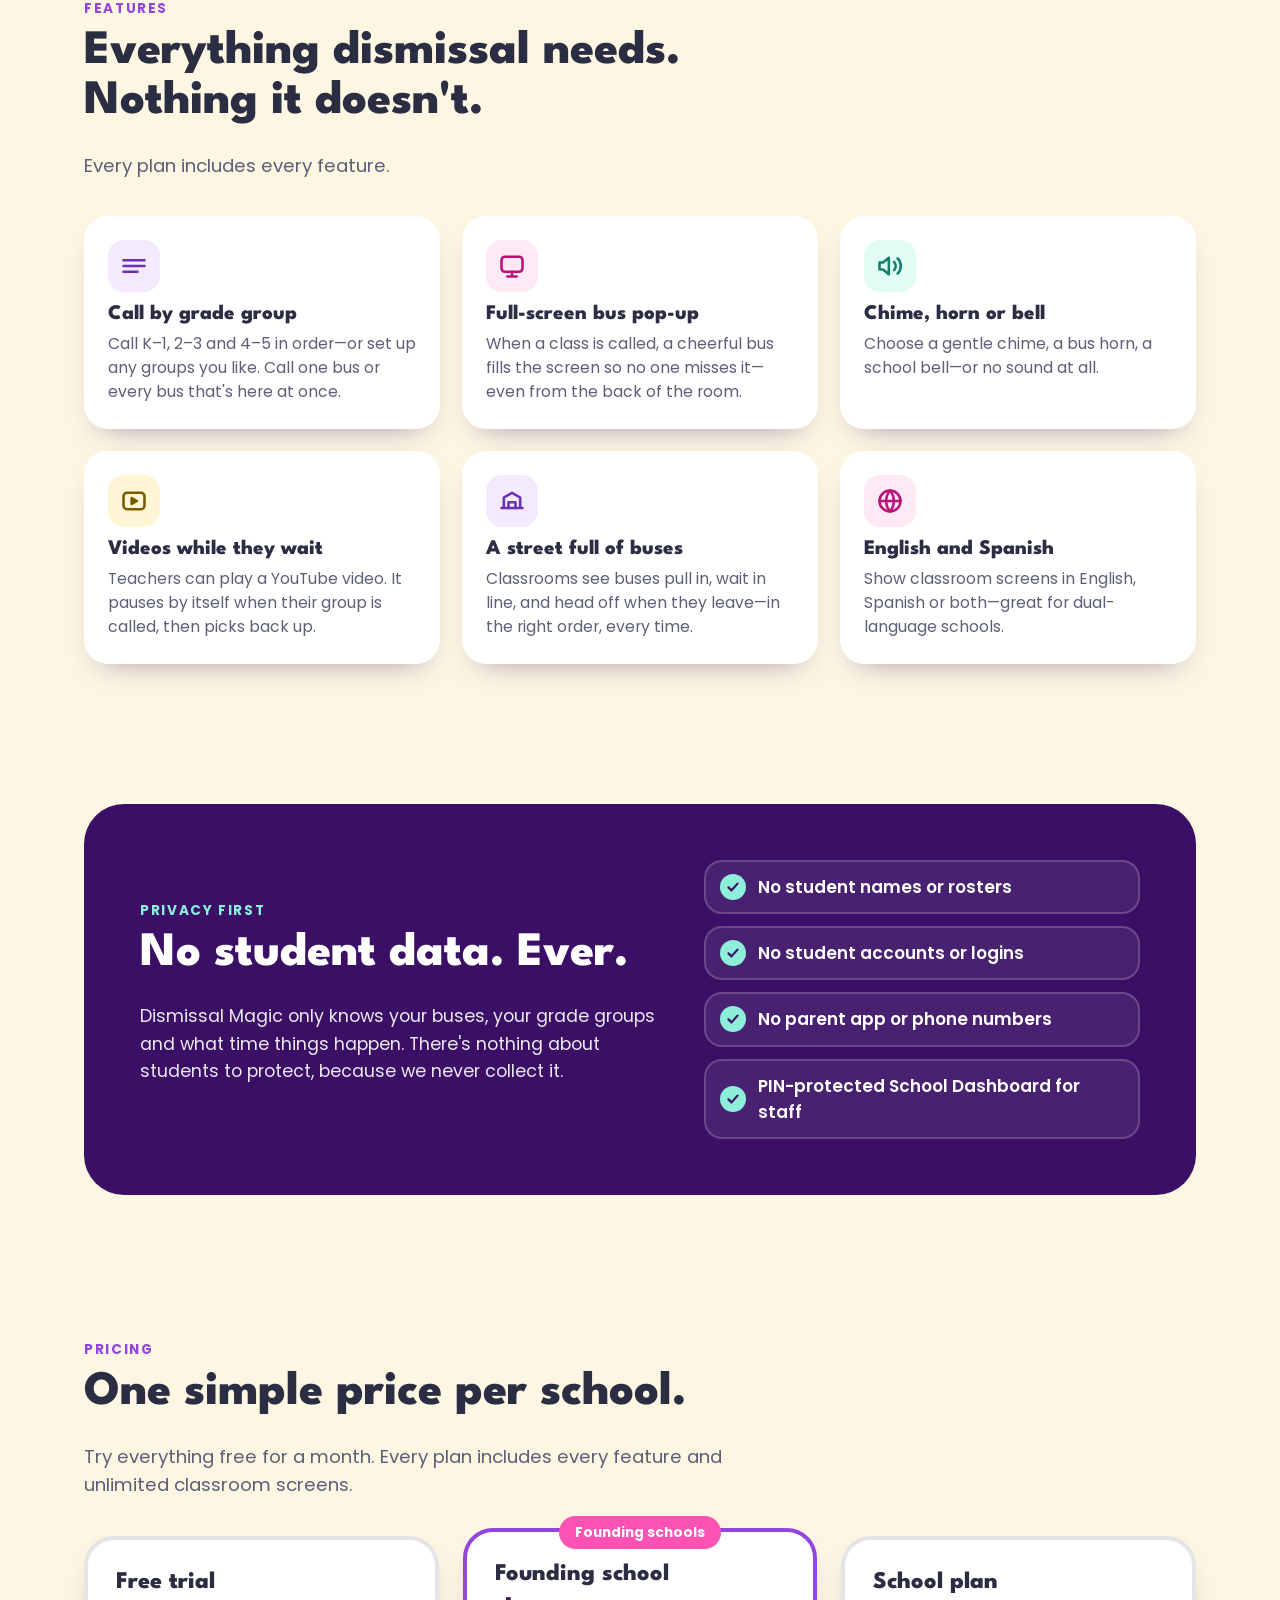
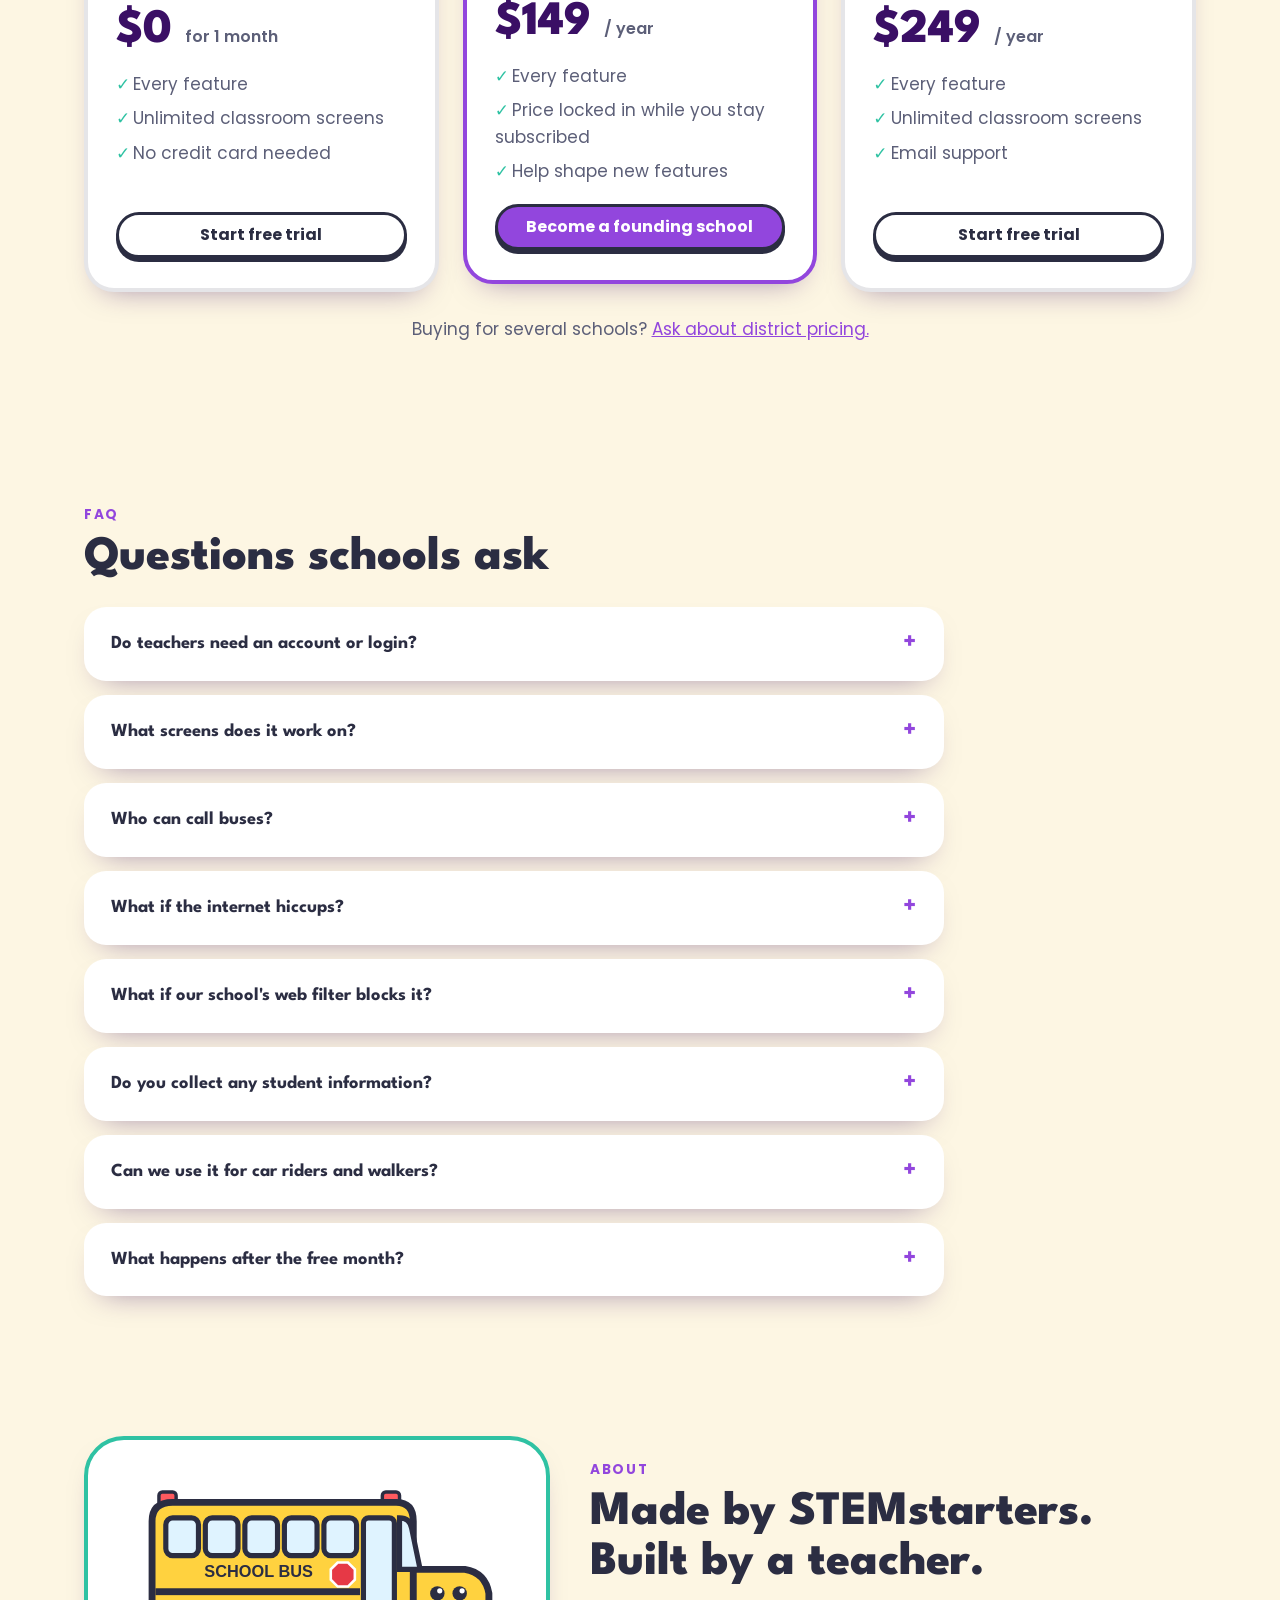
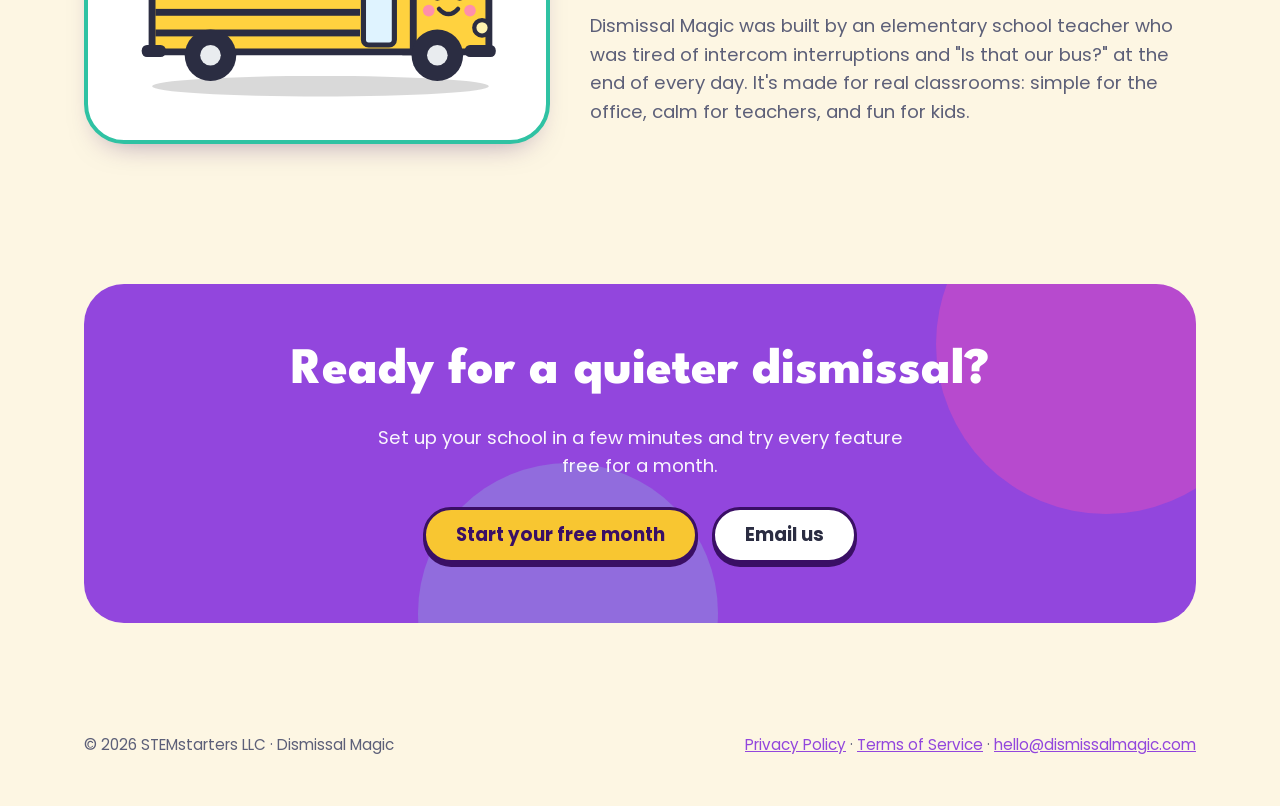
==== commit ada5efd7: "Rename Master panel to School Dashboard; add ← My schools button; classroom screens open in a new ta" ====
--- a/site/index.html
+++ b/site/index.html
@@ -307,7 +307,7 @@
           <li>No student names or rosters</li>
           <li>No student accounts or logins</li>
           <li>No parent app or phone numbers</li>
-          <li>PIN-protected master panel</li>
+          <li>PIN-protected School Dashboard for staff</li>
         </ul>
       </div>
     </div>
@@ -350,7 +350,7 @@
       <div class="faq">
         <details><summary>Do teachers need an account or login?</summary><p>No. Teachers open your school's classroom link once, pick their grade group, and leave it up. That's it.</p></details>
         <details><summary>What screens does it work on?</summary><p>Anything with a web browser: interactive boards, classroom TVs, Chromebooks, laptops and tablets. There's nothing to install.</p></details>
-        <details><summary>Who can call buses?</summary><p>Anyone with your school's master panel PIN—so a sub, office aide or assistant principal can run dismissal when you're out. You can change the PIN anytime.</p></details>
+        <details><summary>Who can call buses?</summary><p>Anyone with your School Dashboard PIN—so a sub, office aide or assistant principal can run dismissal when you're out. You can change the PIN anytime.</p></details>
         <details><summary>What if the internet hiccups?</summary><p>Classroom screens keep checking in on their own. If a screen loses its connection, a small dot turns orange, and it catches up as soon as it's back online.</p></details>
         <details><summary>What if our school's web filter blocks it?</summary><p>Some school networks block websites until they've been reviewed. If a classroom screen can't open Dismissal Magic, ask your IT team to allow <b>dismissalmagic.com</b> and <b>app.dismissalmagic.com</b>. It's a one-time change, and we're happy to send them anything they need: <a href="mailto:hello@dismissalmagic.com?subject=Dismissal%20Magic%20%E2%80%94%20IT%20allow%20list">hello@dismissalmagic.com</a>.</p></details>
         <details><summary>Do you collect any student information?</summary><p>No. Dismissal Magic stores your buses, grade groups and times—never student names, rosters or photos.</p></details>
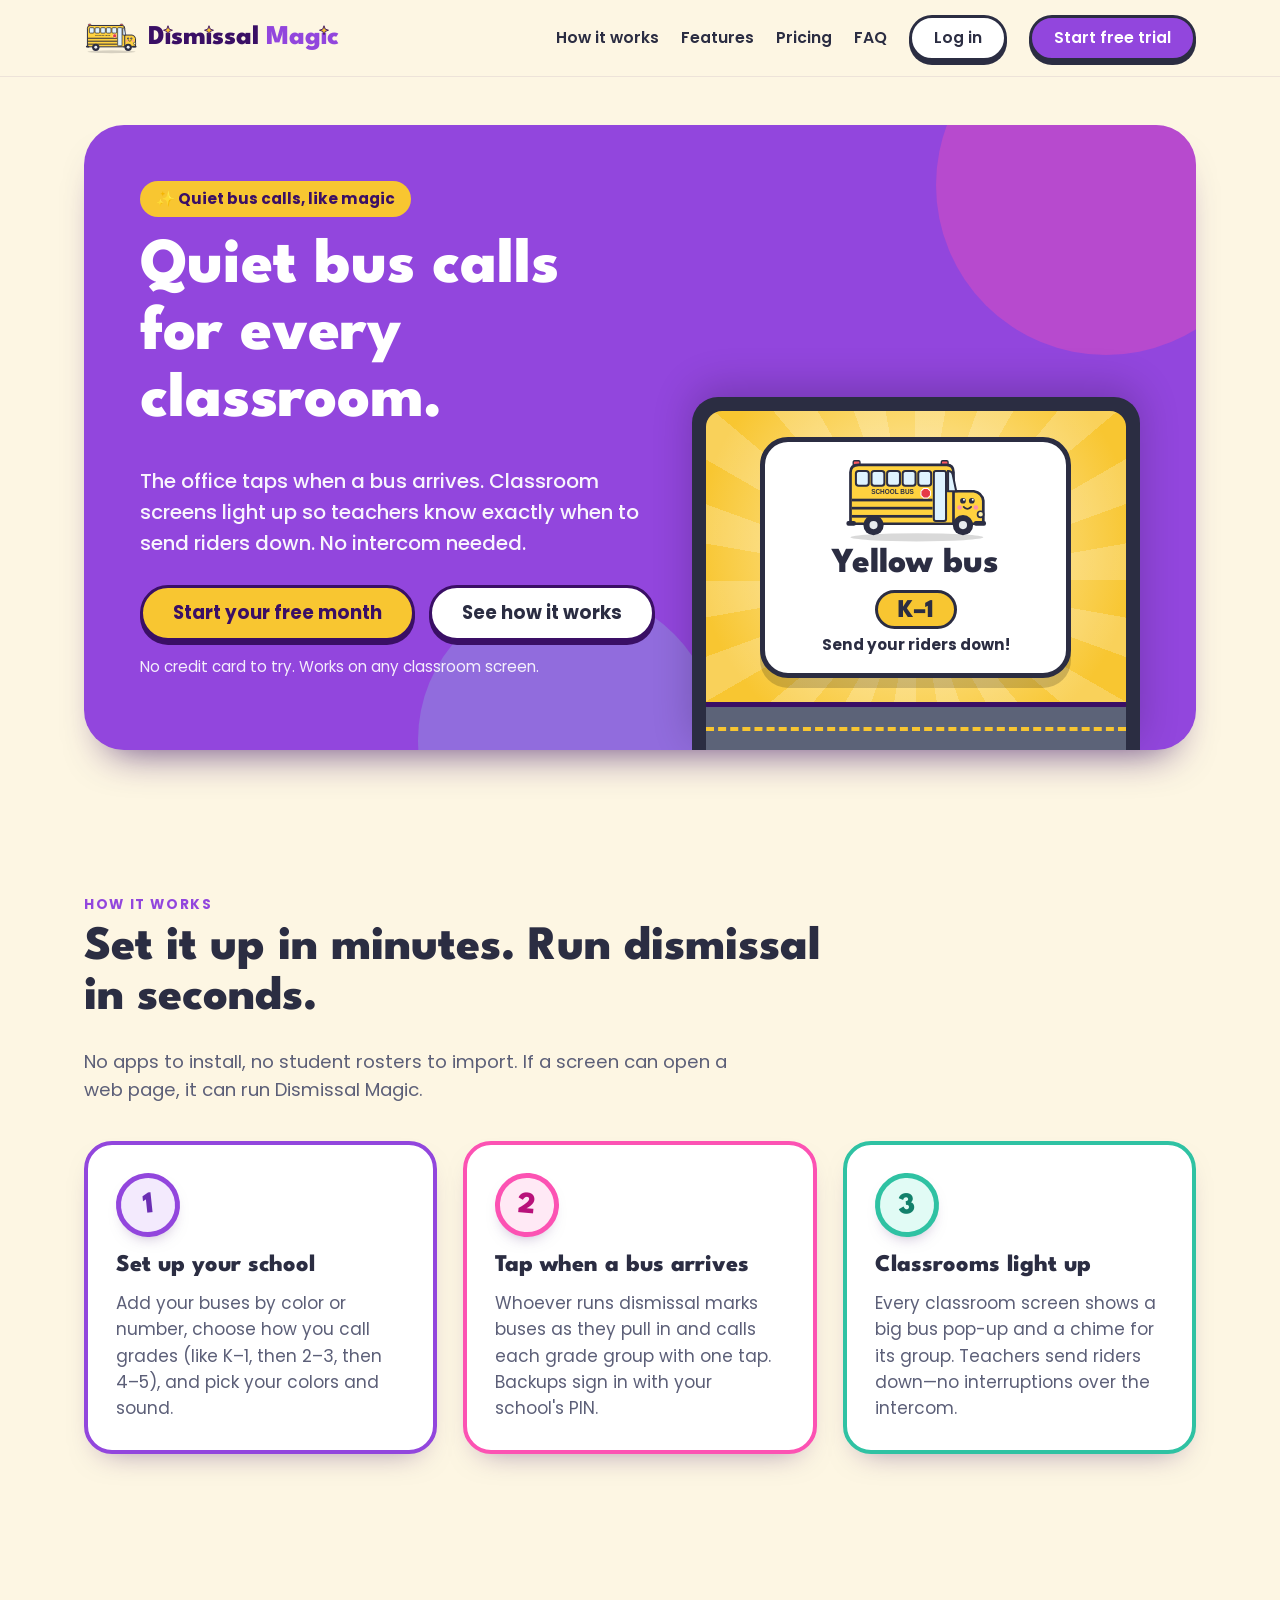
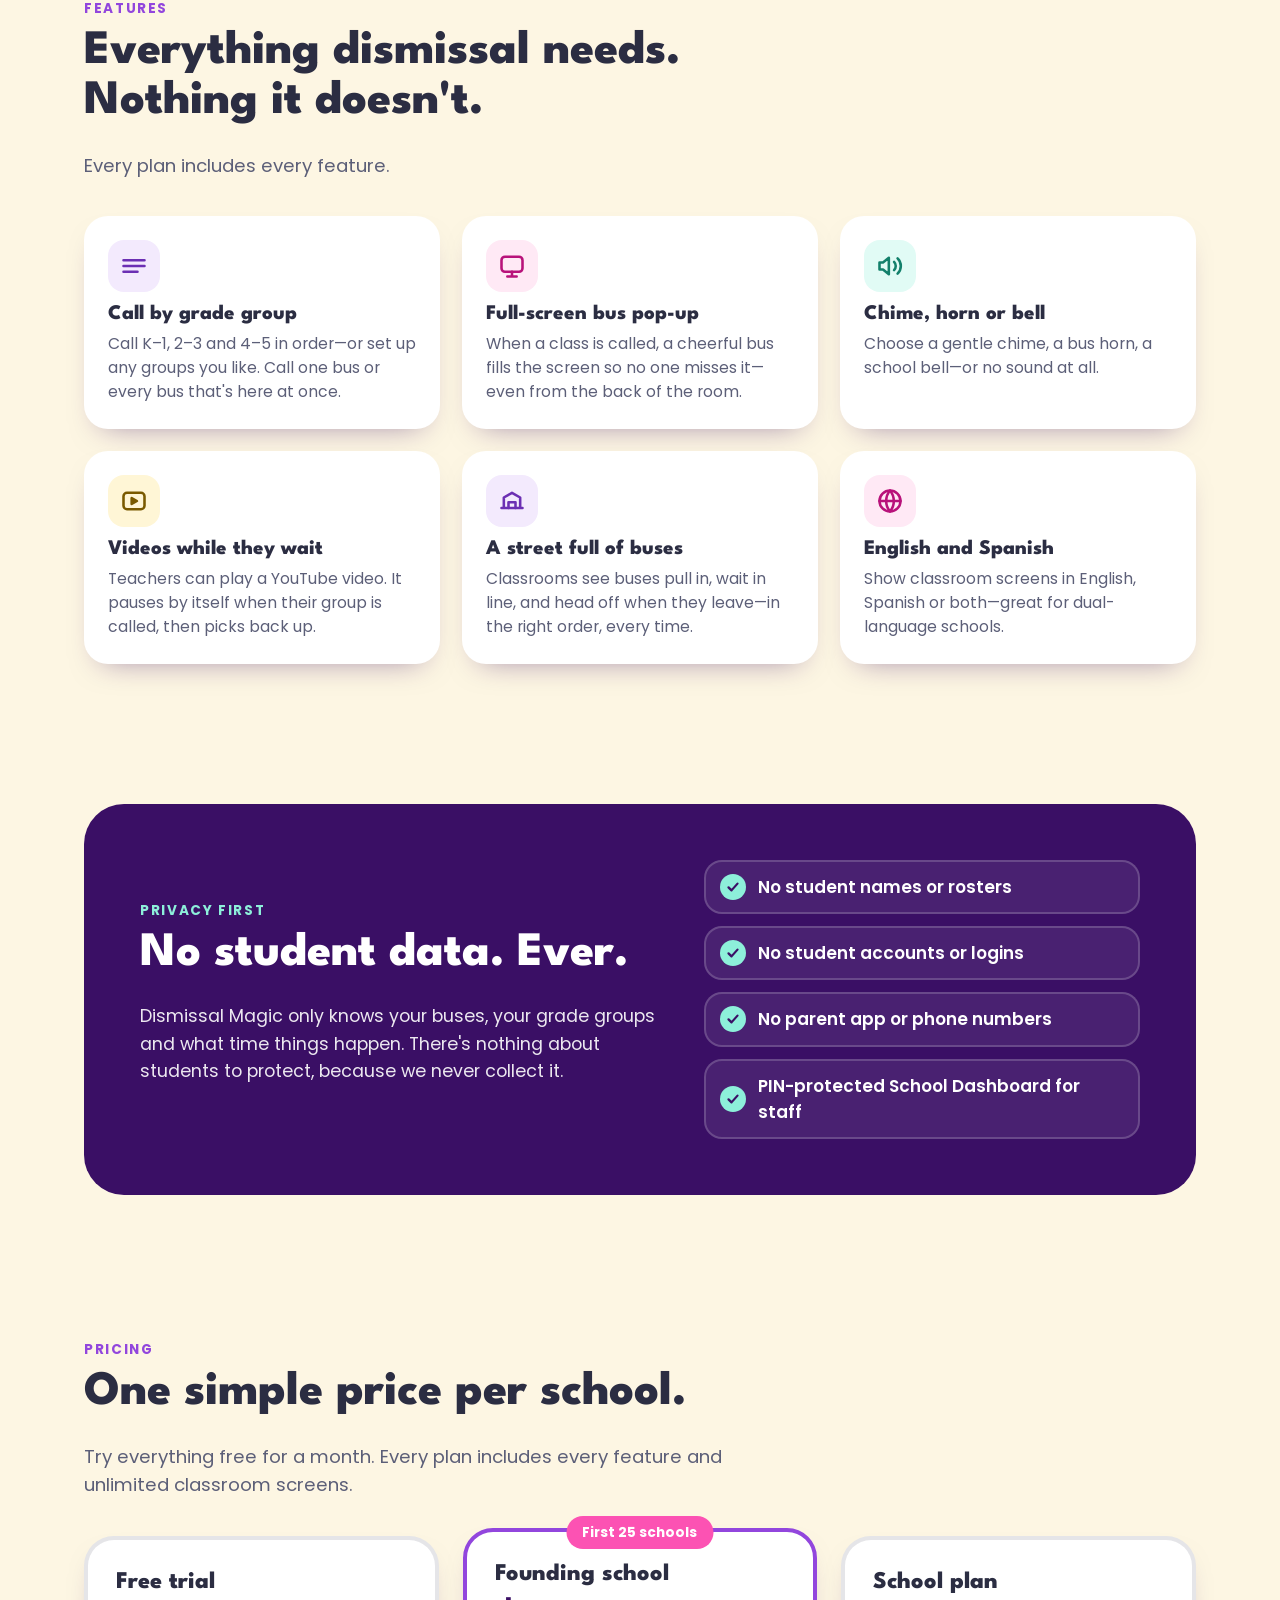
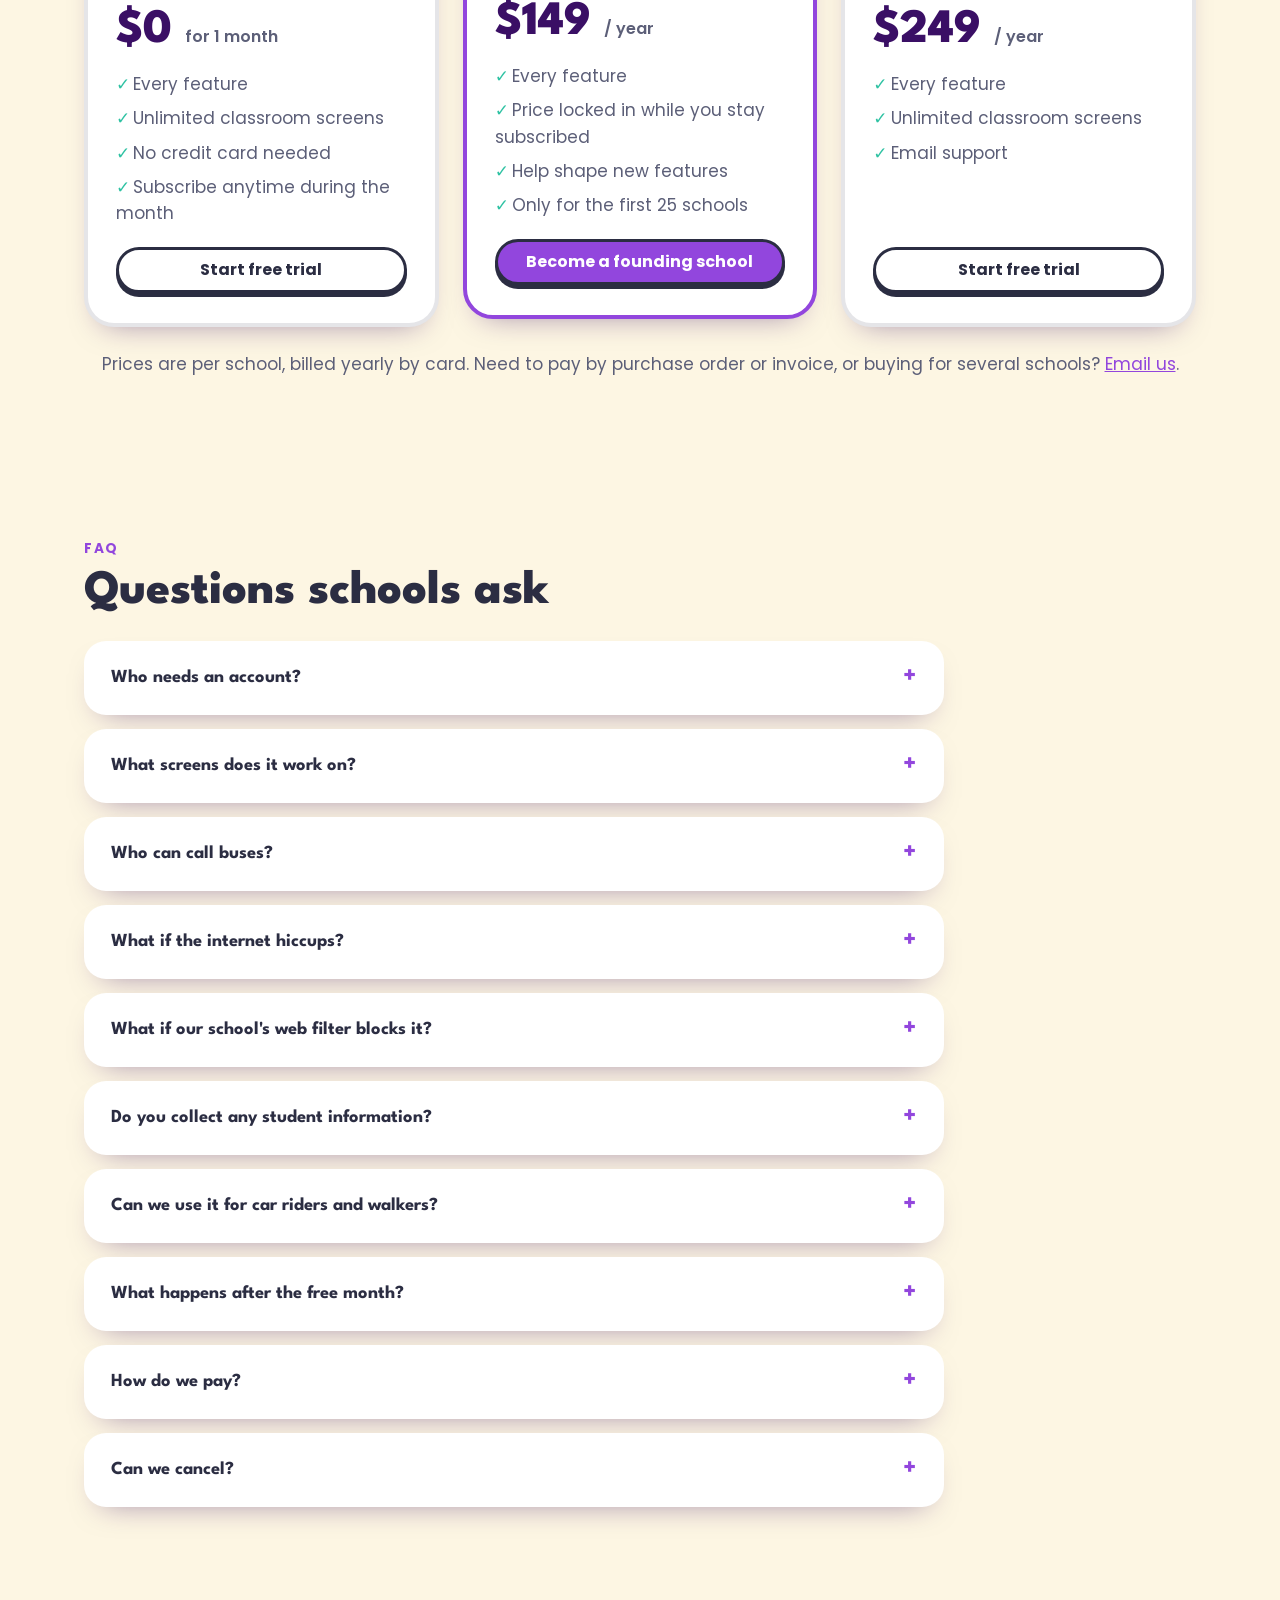
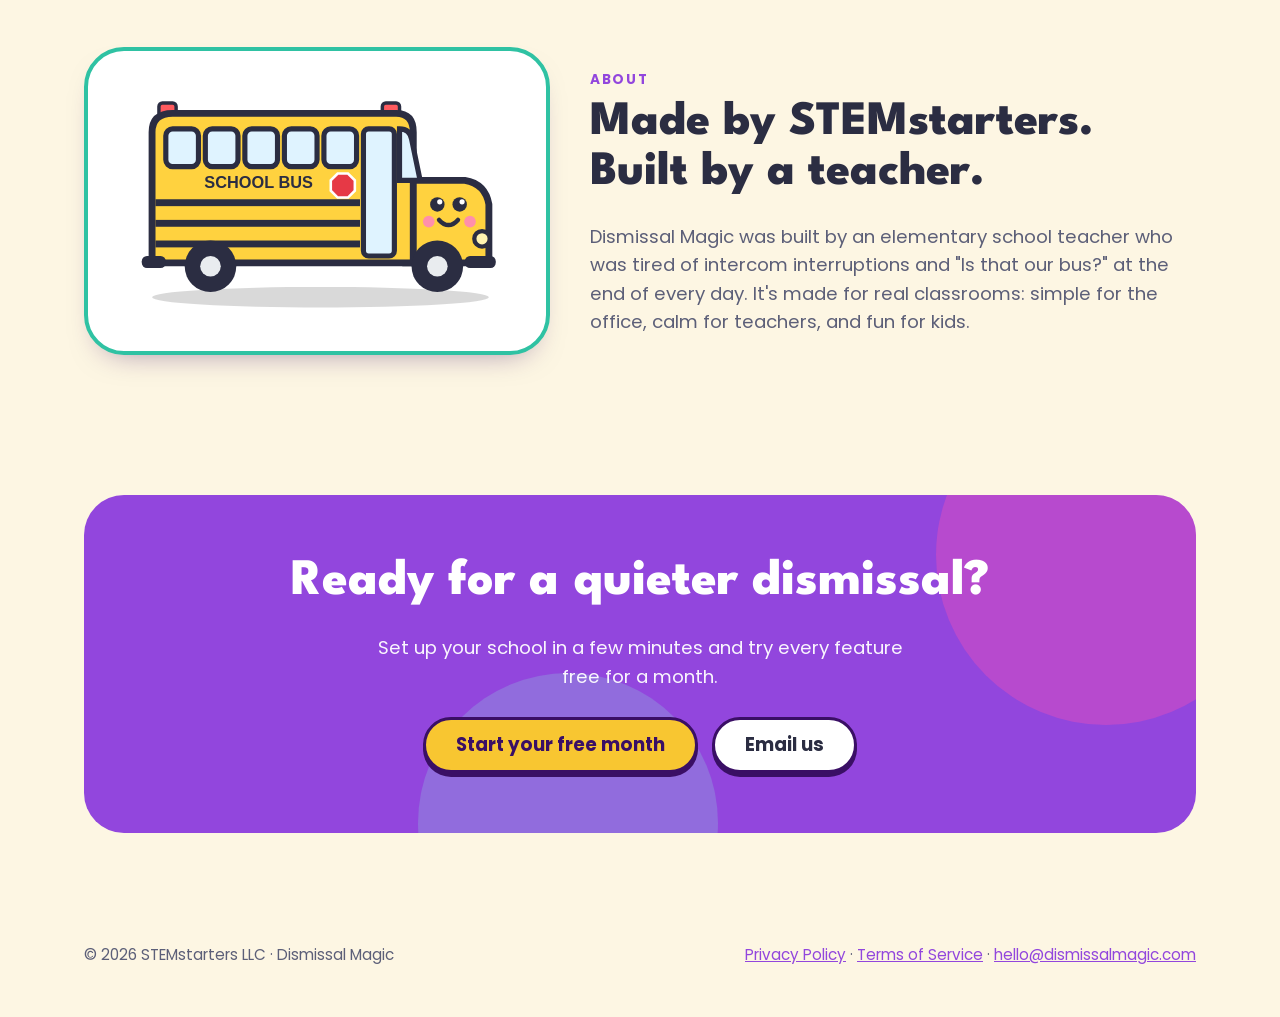
==== commit e2037b58: "Product page: trial buttons go straight to sign-up, founding price = first 25 schools, FAQ on accoun" ====
--- a/site/index.html
+++ b/site/index.html
@@ -230,8 +230,8 @@
       <a href="#features">Features</a>
       <a href="#pricing">Pricing</a>
       <a href="#faq">FAQ</a>
-      <a class="btn" href="https://app.dismissalmagic.com/">Log in</a>
-      <a class="btn primary" href="https://app.dismissalmagic.com/">Start free trial</a>
+      <a class="btn" href="https://app.dismissalmagic.com/account">Log in</a>
+      <a class="btn primary" href="https://app.dismissalmagic.com/account?next=create">Start free trial</a>
     </nav>
   </div>
 </header>
@@ -246,7 +246,7 @@
           <h1>Quiet bus calls for every classroom.</h1>
           <p class="lead">The office taps when a bus arrives. Classroom screens light up so teachers know exactly when to send riders down. No intercom needed.</p>
           <div class="cta">
-            <a class="btn yellow big" href="https://app.dismissalmagic.com/">Start your free month</a>
+            <a class="btn yellow big" href="https://app.dismissalmagic.com/account?next=create">Start your free month</a>
             <a class="btn big" href="#how">See how it works</a>
           </div>
           <p class="note">No credit card to try. Works on any classroom screen.</p>
@@ -322,24 +322,24 @@
         <div class="plan">
           <h3>Free trial</h3>
           <div class="price">$0 <small>for 1 month</small></div>
-          <ul><li>Every feature</li><li>Unlimited classroom screens</li><li>No credit card needed</li></ul>
-          <a class="btn" href="https://app.dismissalmagic.com/">Start free trial</a>
+          <ul><li>Every feature</li><li>Unlimited classroom screens</li><li>No credit card needed</li><li>Subscribe anytime during the month</li></ul>
+          <a class="btn" href="https://app.dismissalmagic.com/account?next=create">Start free trial</a>
         </div>
         <div class="plan featured">
-          <span class="tag">Founding schools</span>
+          <span class="tag">First 25 schools</span>
           <h3>Founding school</h3>
           <div class="price">$149 <small>/ year</small></div>
-          <ul><li>Every feature</li><li>Price locked in while you stay subscribed</li><li>Help shape new features</li></ul>
-          <a class="btn primary" href="https://app.dismissalmagic.com/">Become a founding school</a>
+          <ul><li>Every feature</li><li>Price locked in while you stay subscribed</li><li>Help shape new features</li><li>Only for the first 25 schools</li></ul>
+          <a class="btn primary" href="https://app.dismissalmagic.com/account?next=create">Become a founding school</a>
         </div>
         <div class="plan">
           <h3>School plan</h3>
           <div class="price">$249 <small>/ year</small></div>
           <ul><li>Every feature</li><li>Unlimited classroom screens</li><li>Email support</li></ul>
-          <a class="btn" href="https://app.dismissalmagic.com/">Start free trial</a>
-        </div>
-      </div>
-      <p class="fine">Buying for several schools? <a href="#contact">Ask about district pricing.</a></p>
+          <a class="btn" href="https://app.dismissalmagic.com/account?next=create">Start free trial</a>
+        </div>
+      </div>
+      <p class="fine">Prices are per school, billed yearly by card. Need to pay by purchase order or invoice, or buying for several schools? <a href="mailto:hello@dismissalmagic.com?subject=Dismissal%20Magic%20%E2%80%94%20invoice%20or%20district%20pricing">Email us</a>.</p>
     </div>
   </section>
 
@@ -348,14 +348,16 @@
       <span class="eyebrow">FAQ</span>
       <h2 class="section-title">Questions schools ask</h2>
       <div class="faq">
-        <details><summary>Do teachers need an account or login?</summary><p>No. Teachers open your school's classroom link once, pick their grade group, and leave it up. That's it.</p></details>
+        <details><summary>Who needs an account?</summary><p>Just the person who sets up the school and handles billing. They sign in with an emailed link, with no password to remember. Teachers don't need an account: they open your school's classroom link once, pick their grade group, and leave it up.</p></details>
         <details><summary>What screens does it work on?</summary><p>Anything with a web browser: interactive boards, classroom TVs, Chromebooks, laptops and tablets. There's nothing to install.</p></details>
         <details><summary>Who can call buses?</summary><p>Anyone with your School Dashboard PIN—so a sub, office aide or assistant principal can run dismissal when you're out. You can change the PIN anytime.</p></details>
         <details><summary>What if the internet hiccups?</summary><p>Classroom screens keep checking in on their own. If a screen loses its connection, a small dot turns orange, and it catches up as soon as it's back online.</p></details>
         <details><summary>What if our school's web filter blocks it?</summary><p>Some school networks block websites until they've been reviewed. If a classroom screen can't open Dismissal Magic, ask your IT team to allow <b>dismissalmagic.com</b> and <b>app.dismissalmagic.com</b>. It's a one-time change, and we're happy to send them anything they need: <a href="mailto:hello@dismissalmagic.com?subject=Dismissal%20Magic%20%E2%80%94%20IT%20allow%20list">hello@dismissalmagic.com</a>.</p></details>
         <details><summary>Do you collect any student information?</summary><p>No. Dismissal Magic stores your buses, grade groups and times—never student names, rosters or photos.</p></details>
         <details><summary>Can we use it for car riders and walkers?</summary><p>Today Dismissal Magic is built for bus calls. Car rider calls (Carpool Magic) and walker calls are on the way, and founding schools help decide what comes next.</p></details>
-        <details><summary>What happens after the free month?</summary><p>Subscribe to keep going. If you don't, your setup is saved, so you can pick up right where you left off whenever you're ready.</p></details>
+        <details><summary>What happens after the free month?</summary><p>Subscribe to keep calling buses. If you don't, classroom screens stay up but no new calls go out, and your setup is saved, so you can subscribe and pick up right where you left off whenever you're ready.</p></details>
+        <details><summary>How do we pay?</summary><p>By card, once a year, through Stripe's secure checkout. Click <b>Subscribe</b> in the app. Your school's yearly price stays the same as long as you stay subscribed. Need to pay by purchase order or invoice? <a href="mailto:hello@dismissalmagic.com?subject=Dismissal%20Magic%20%E2%80%94%20purchase%20order">Email us</a> and we'll send one.</p></details>
+        <details><summary>Can we cancel?</summary><p>Yes, anytime. Go to <b>My schools → Manage billing</b> to cancel, change your card or download receipts. You keep calling buses until the end of the year you paid for.</p></details>
       </div>
     </div>
   </section>
@@ -378,7 +380,7 @@
         <h2>Ready for a quieter dismissal?</h2>
         <p>Set up your school in a few minutes and try every feature free for a month.</p>
         <div style="display:flex;gap:14px;justify-content:center;flex-wrap:wrap">
-          <a class="btn yellow big" href="https://app.dismissalmagic.com/">Start your free month</a>
+          <a class="btn yellow big" href="https://app.dismissalmagic.com/account?next=create">Start your free month</a>
           <a class="btn big" href="mailto:hello@dismissalmagic.com?subject=Dismissal%20Magic%20question">Email us</a>
         </div>
       </div>
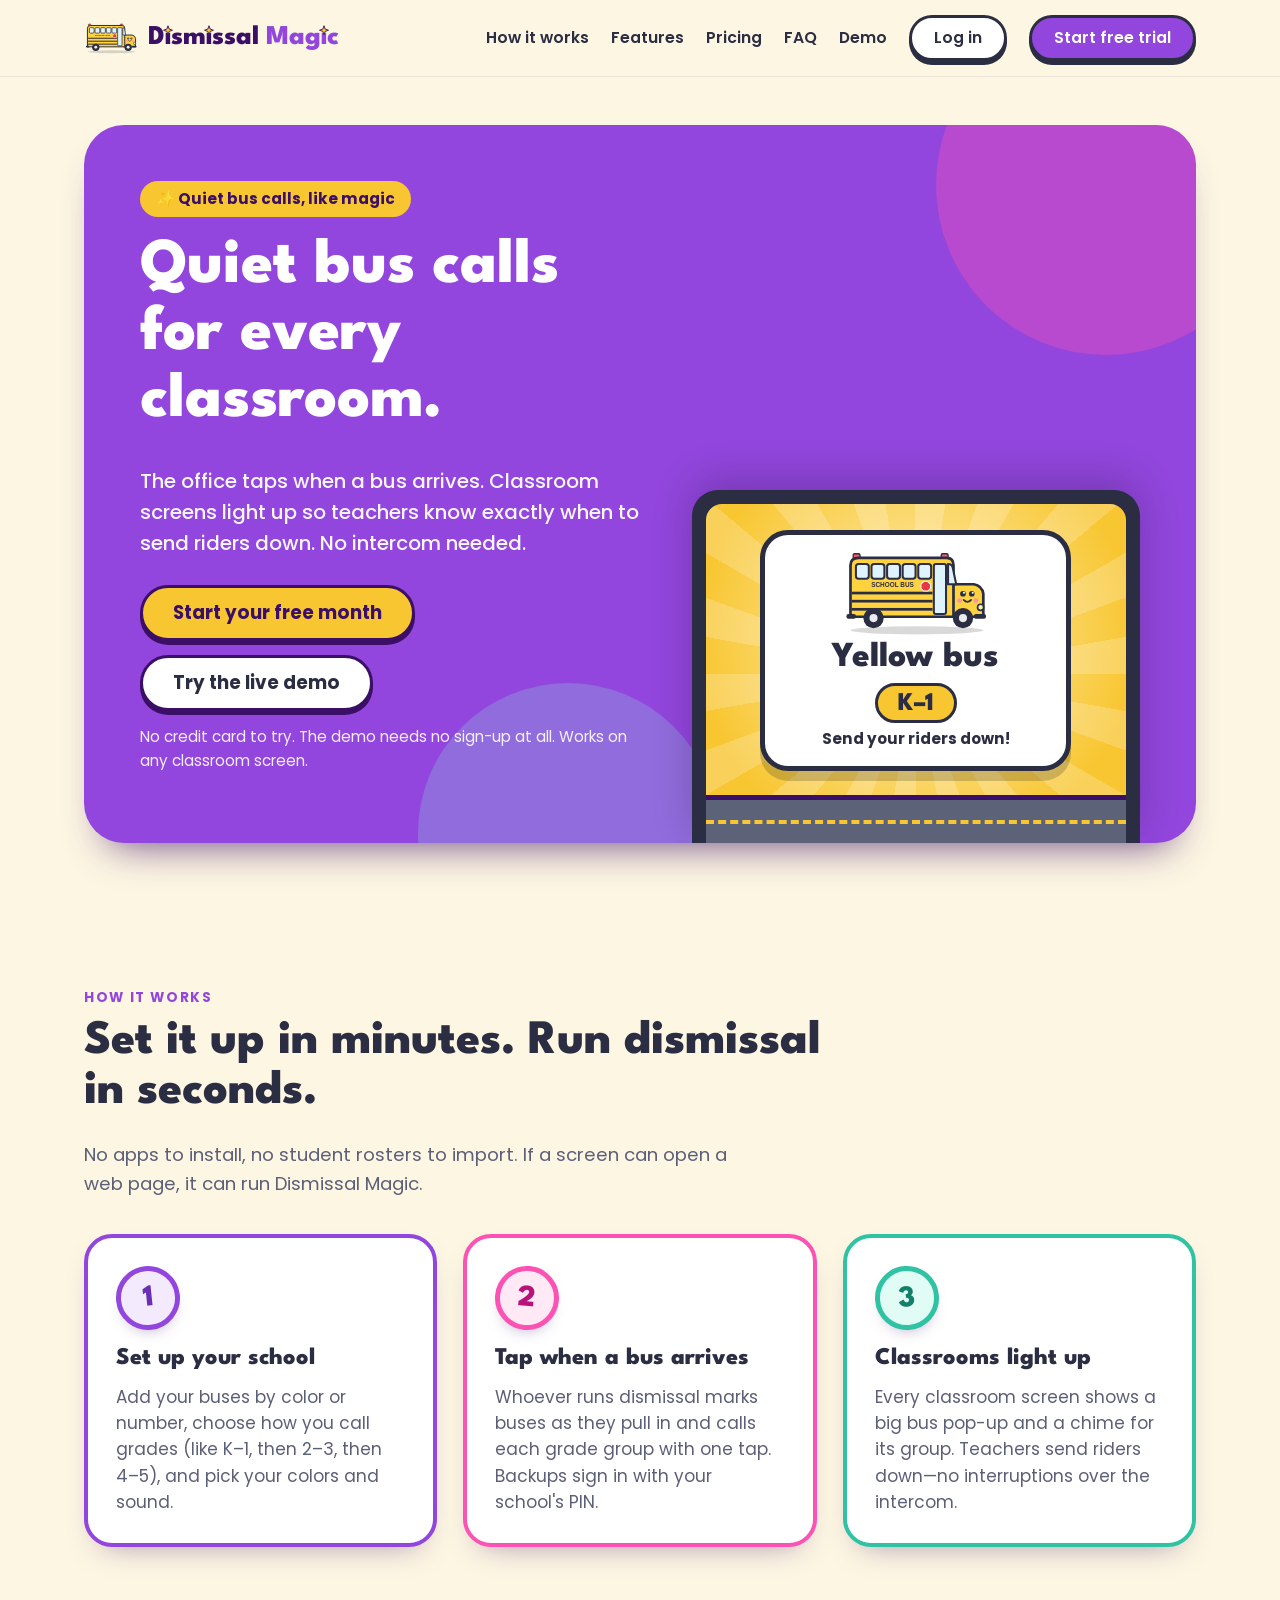
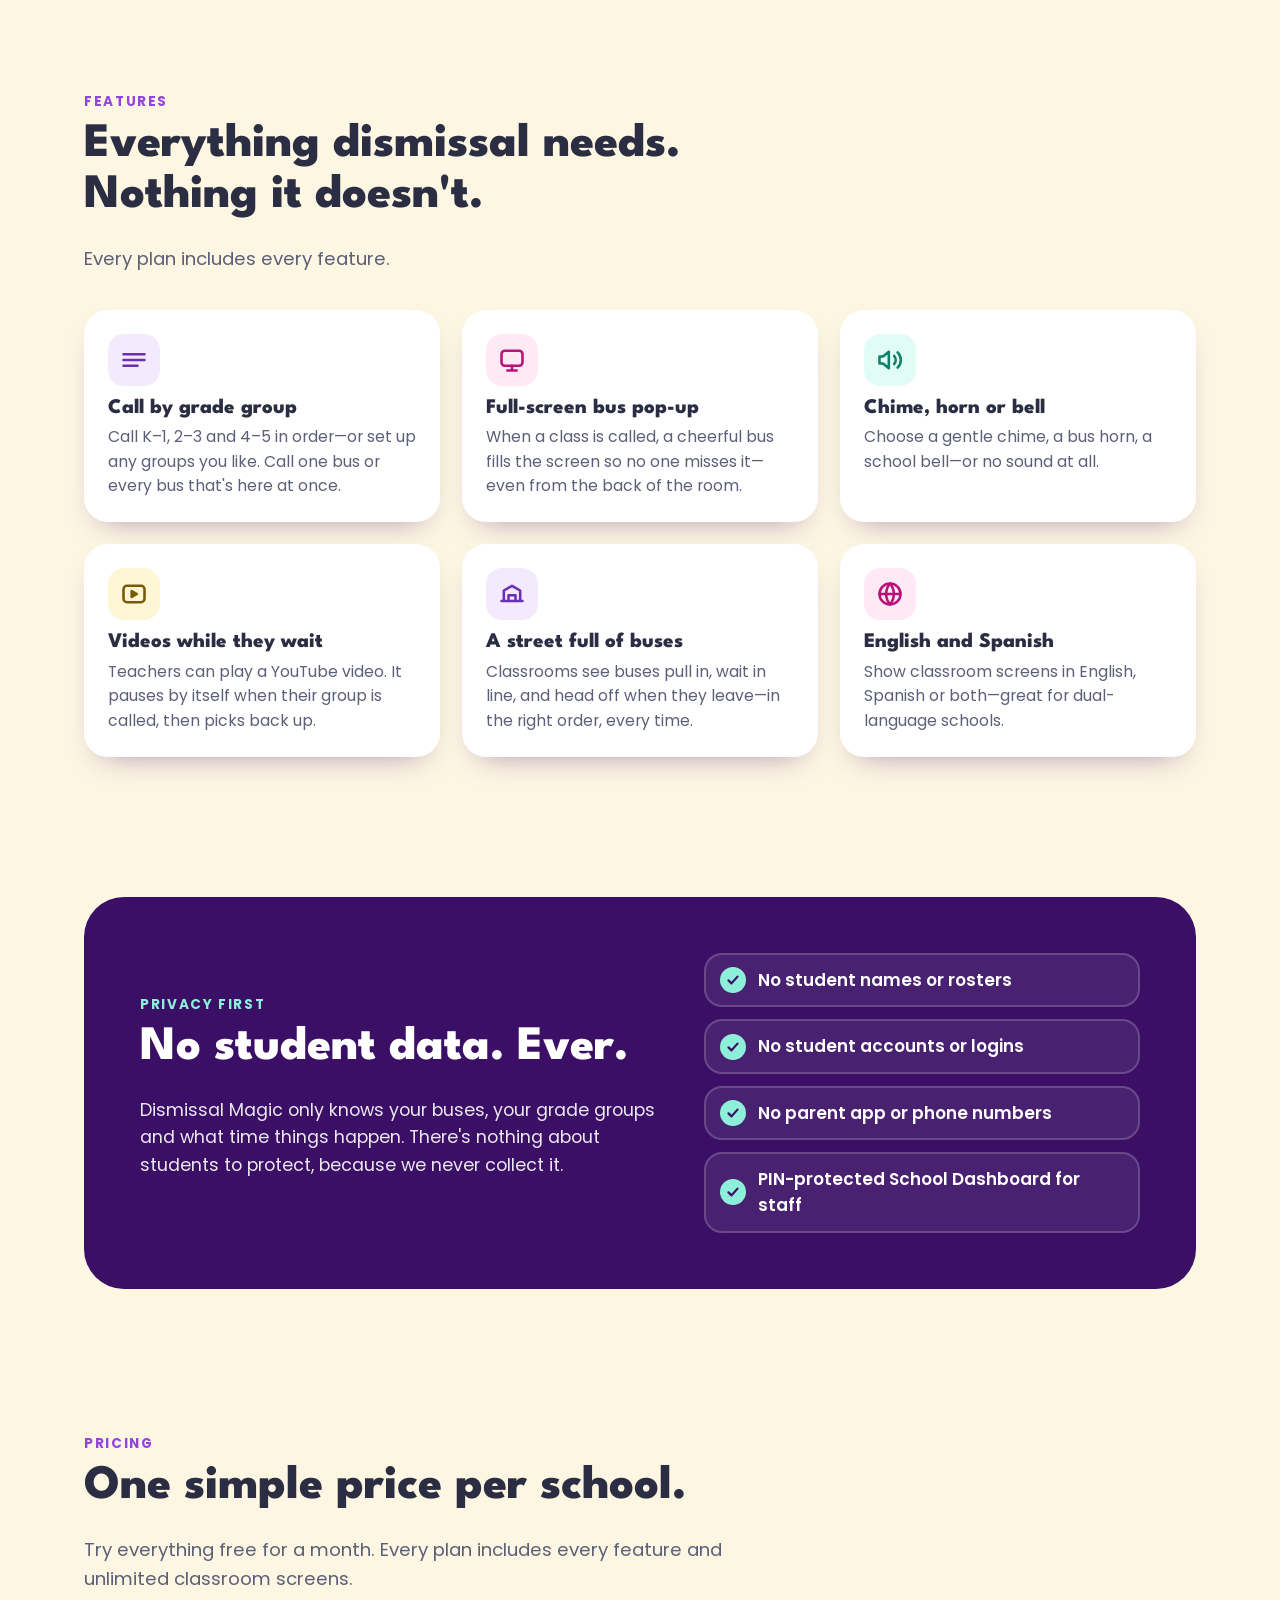
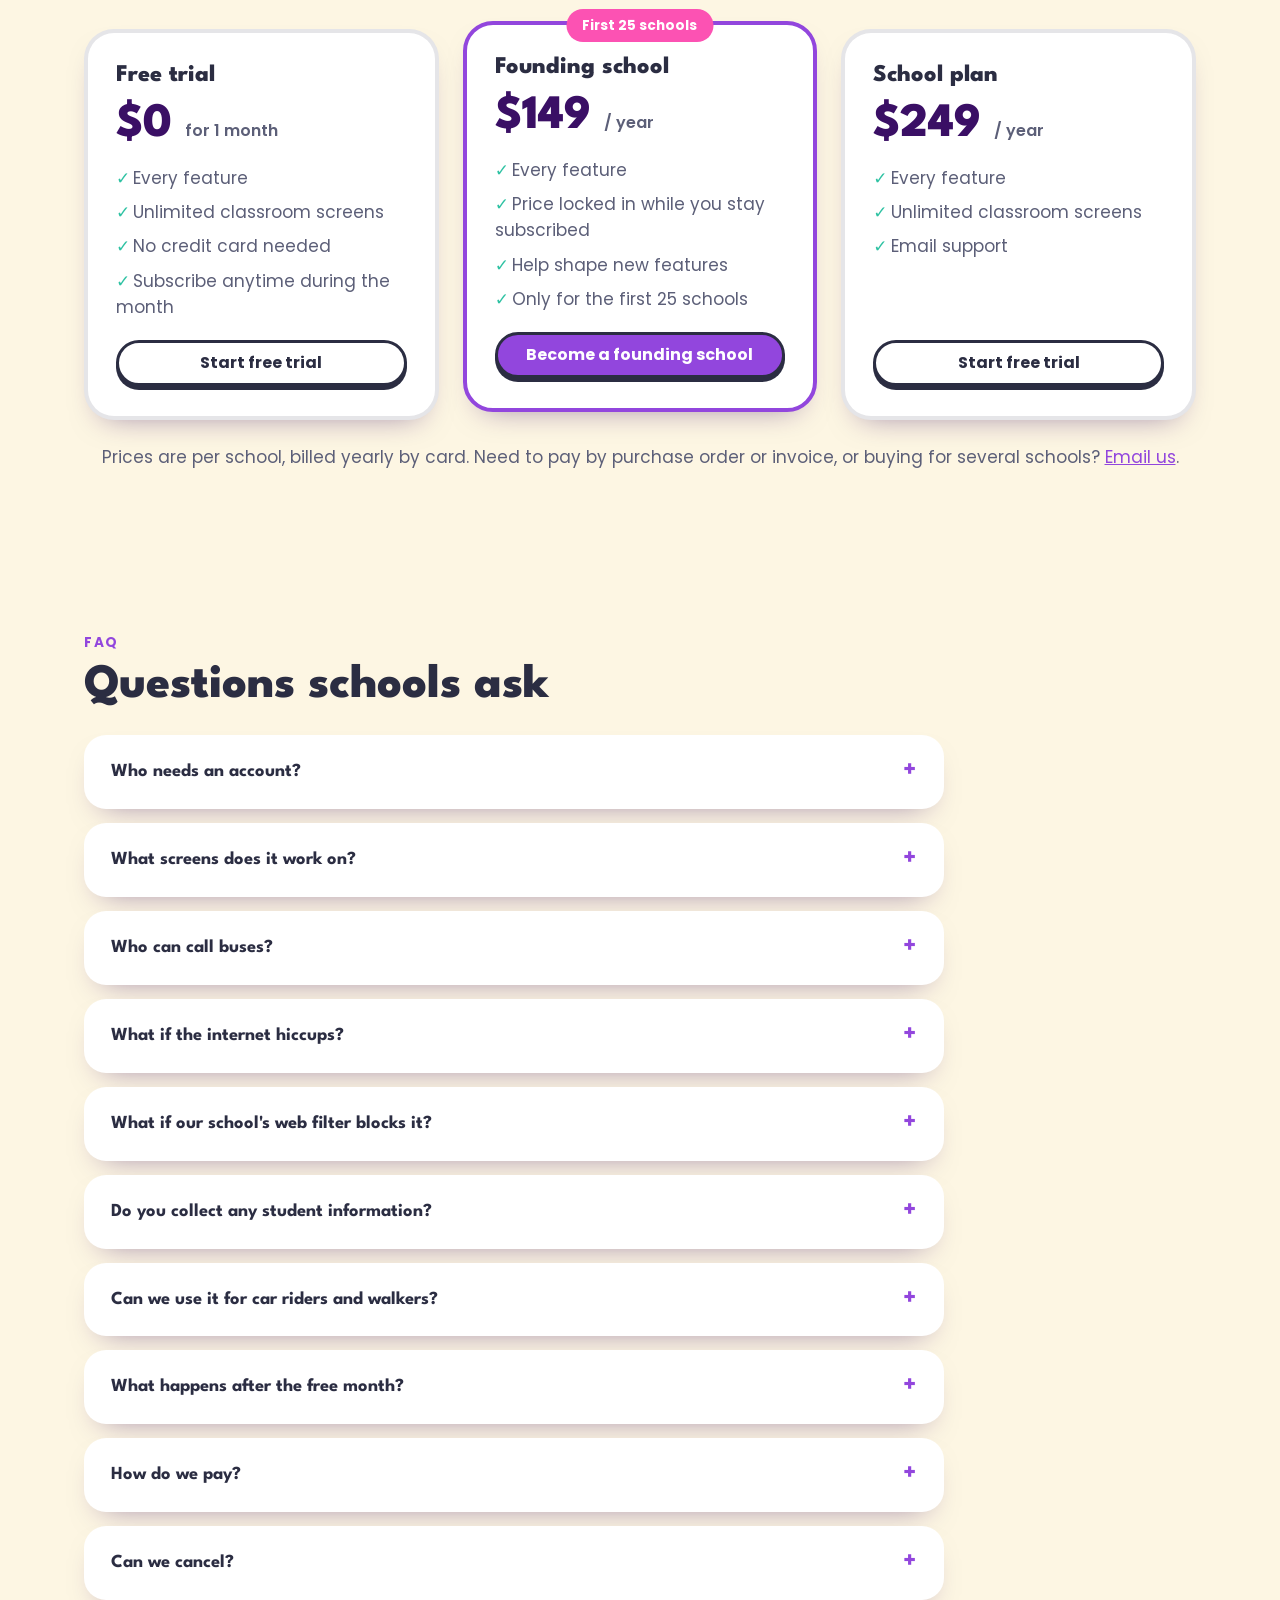
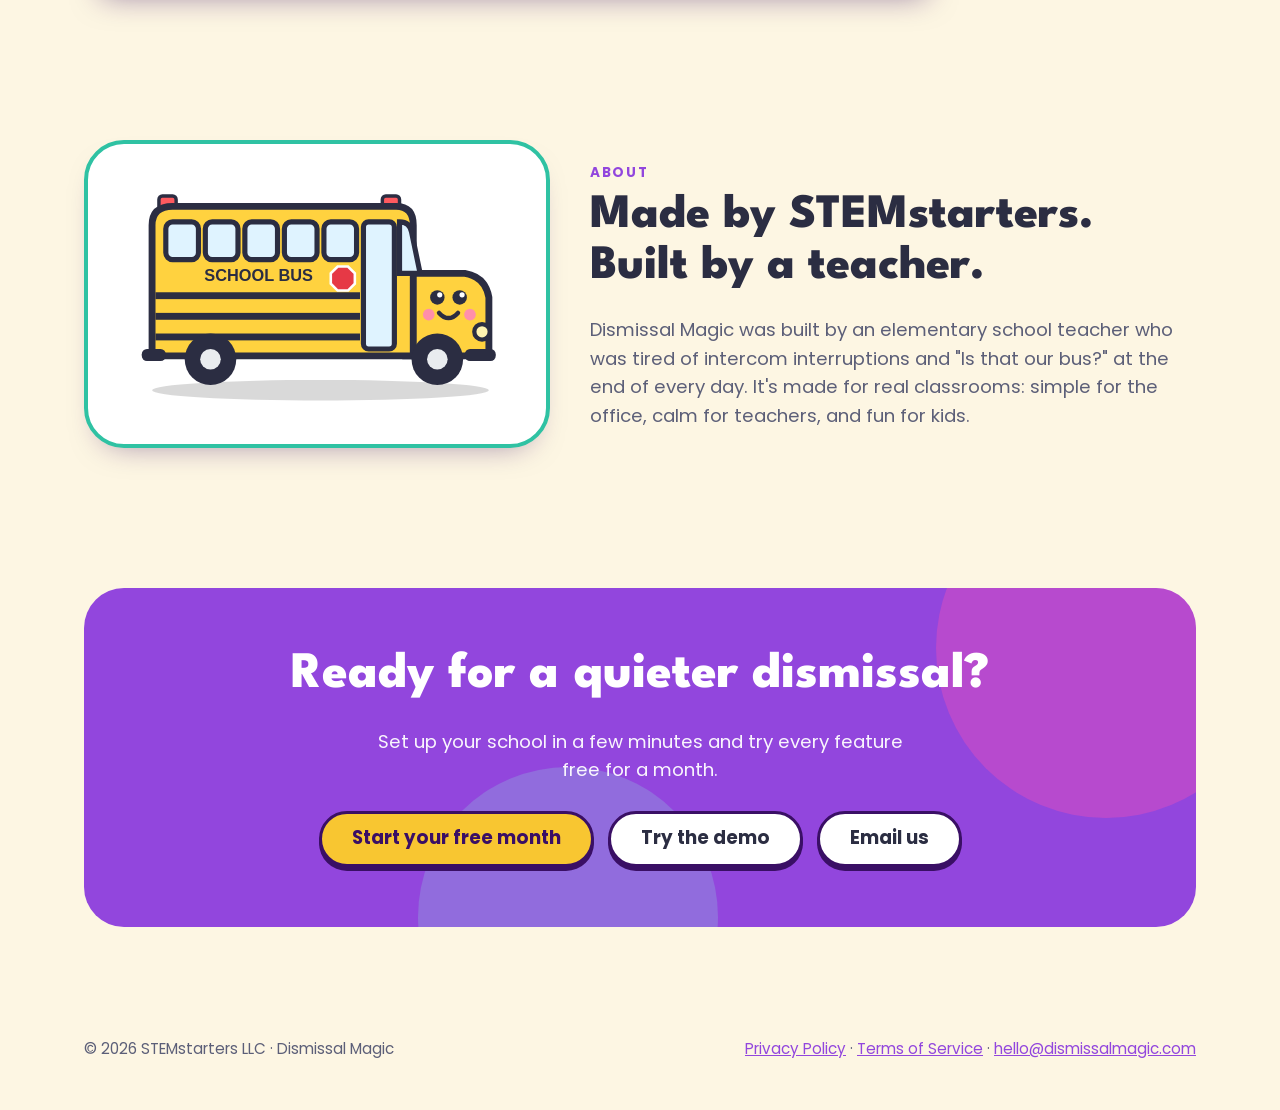
==== commit a3c8bad6: "Public practice school at /demo (dashboard + classroom side by side, browser-only, Reset button); Tr" ====
--- a/site/index.html
+++ b/site/index.html
@@ -230,6 +230,7 @@
       <a href="#features">Features</a>
       <a href="#pricing">Pricing</a>
       <a href="#faq">FAQ</a>
+      <a href="https://app.dismissalmagic.com/demo">Demo</a>
       <a class="btn" href="https://app.dismissalmagic.com/account">Log in</a>
       <a class="btn primary" href="https://app.dismissalmagic.com/account?next=create">Start free trial</a>
     </nav>
@@ -247,9 +248,9 @@
           <p class="lead">The office taps when a bus arrives. Classroom screens light up so teachers know exactly when to send riders down. No intercom needed.</p>
           <div class="cta">
             <a class="btn yellow big" href="https://app.dismissalmagic.com/account?next=create">Start your free month</a>
-            <a class="btn big" href="#how">See how it works</a>
+            <a class="btn big" href="https://app.dismissalmagic.com/demo">Try the live demo</a>
           </div>
-          <p class="note">No credit card to try. Works on any classroom screen.</p>
+          <p class="note">No credit card to try. The demo needs no sign-up at all. Works on any classroom screen.</p>
         </div>
         <div class="screen" aria-label="Example classroom screen showing the Yellow bus called for grades K–1">
           <div class="screen-inner">
@@ -381,6 +382,7 @@
         <p>Set up your school in a few minutes and try every feature free for a month.</p>
         <div style="display:flex;gap:14px;justify-content:center;flex-wrap:wrap">
           <a class="btn yellow big" href="https://app.dismissalmagic.com/account?next=create">Start your free month</a>
+          <a class="btn big" href="https://app.dismissalmagic.com/demo">Try the demo</a>
           <a class="btn big" href="mailto:hello@dismissalmagic.com?subject=Dismissal%20Magic%20question">Email us</a>
         </div>
       </div>
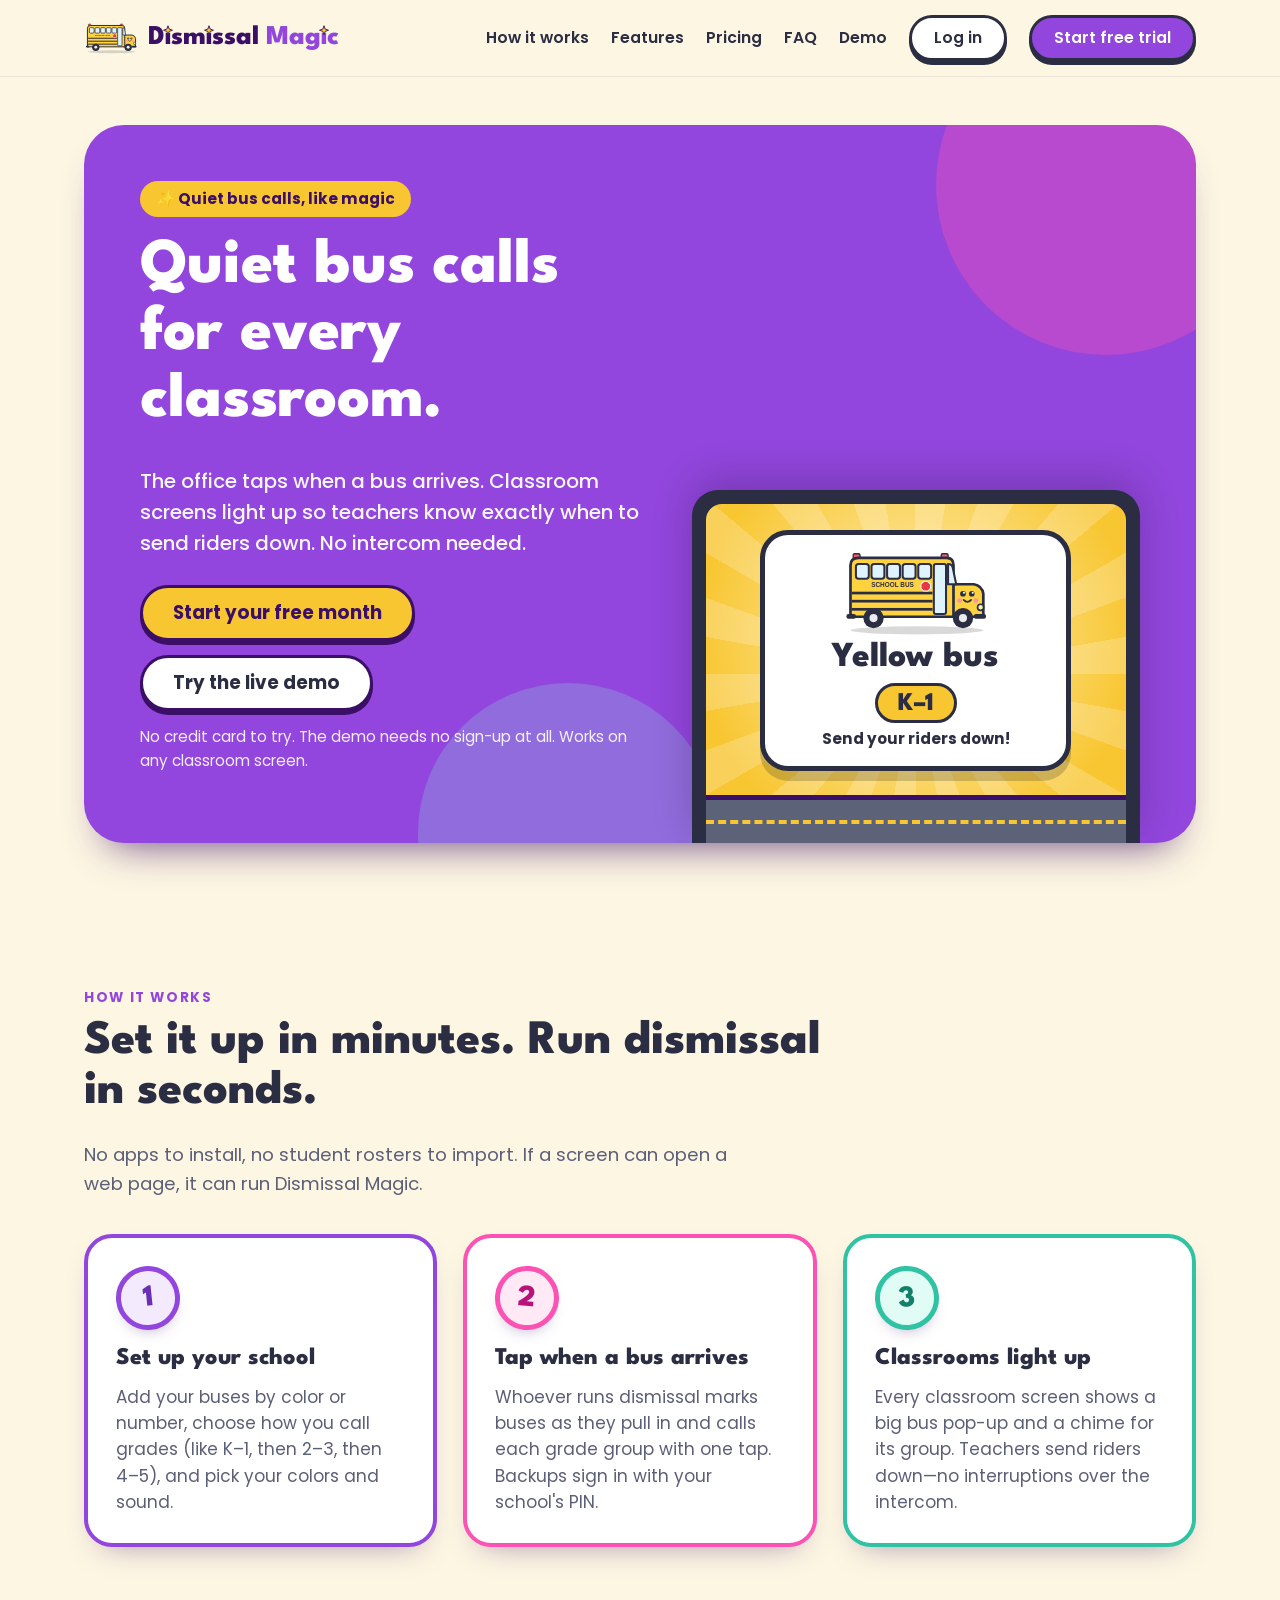
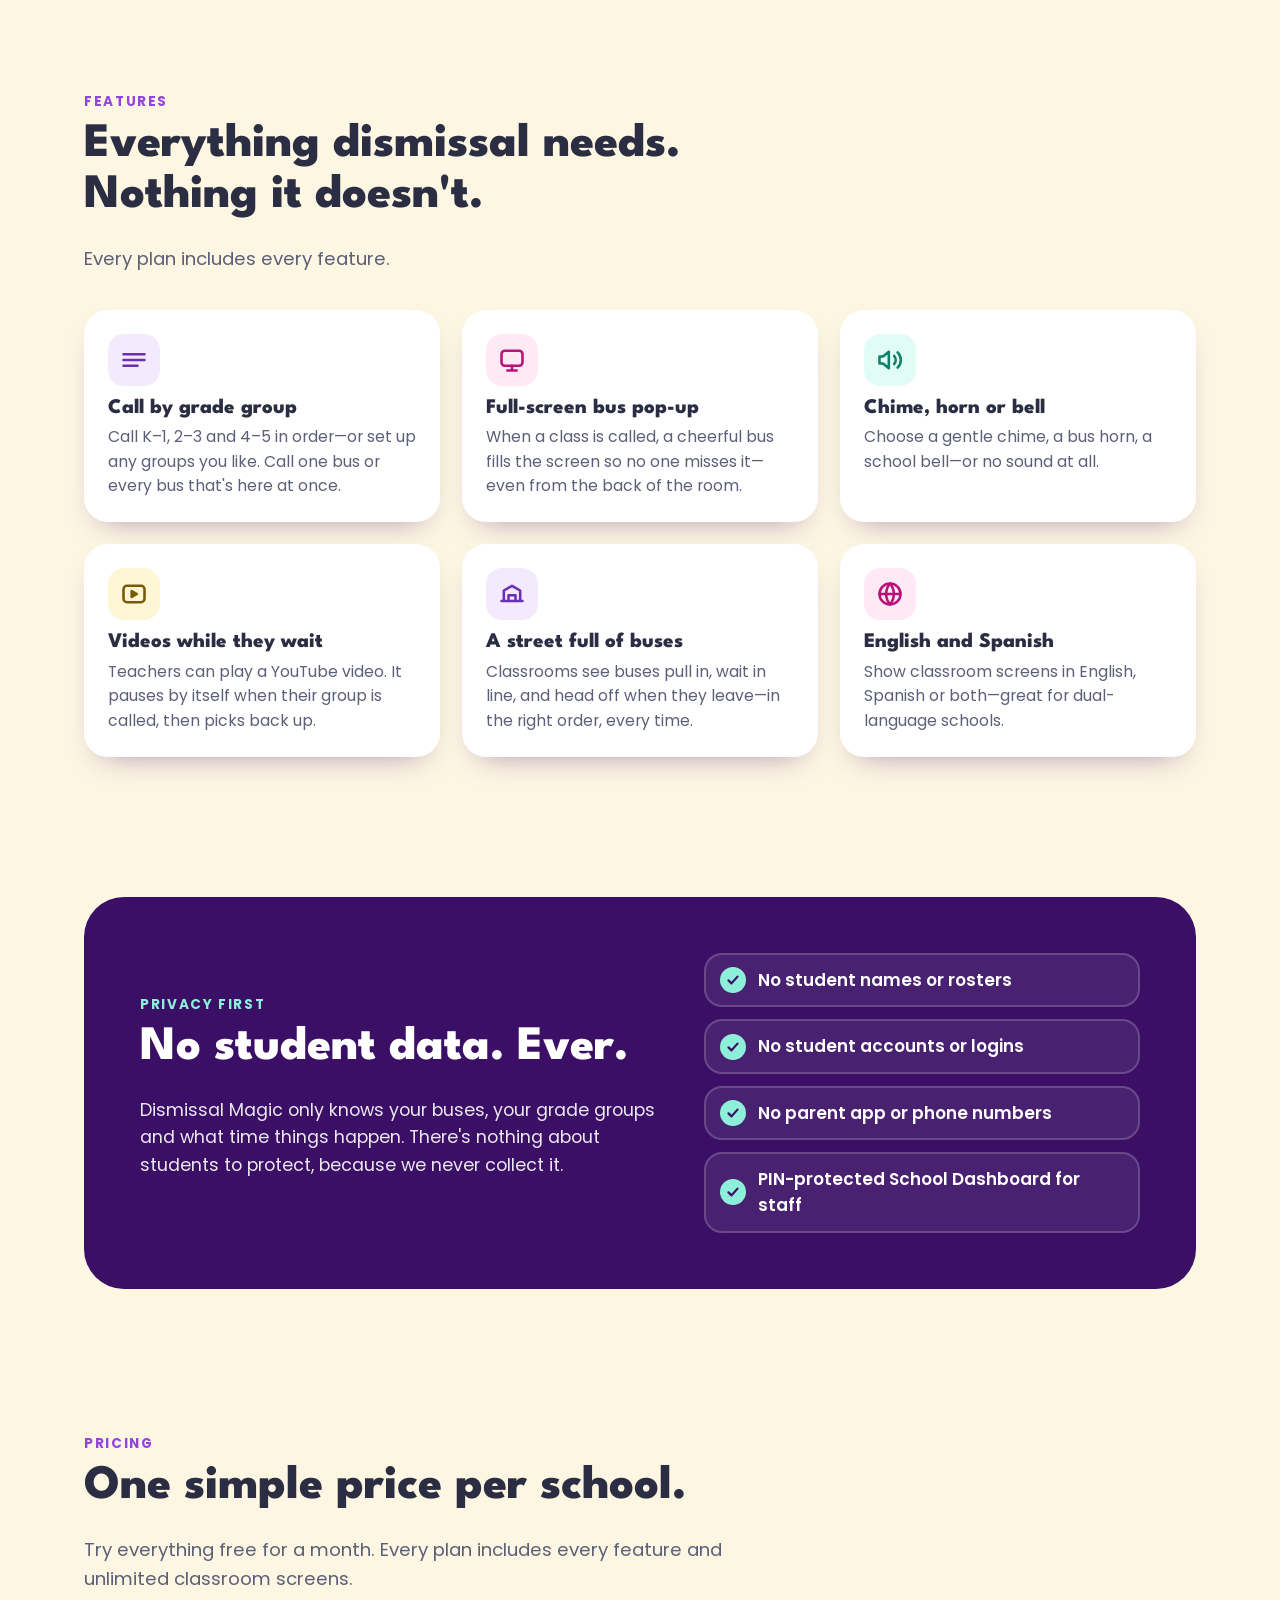
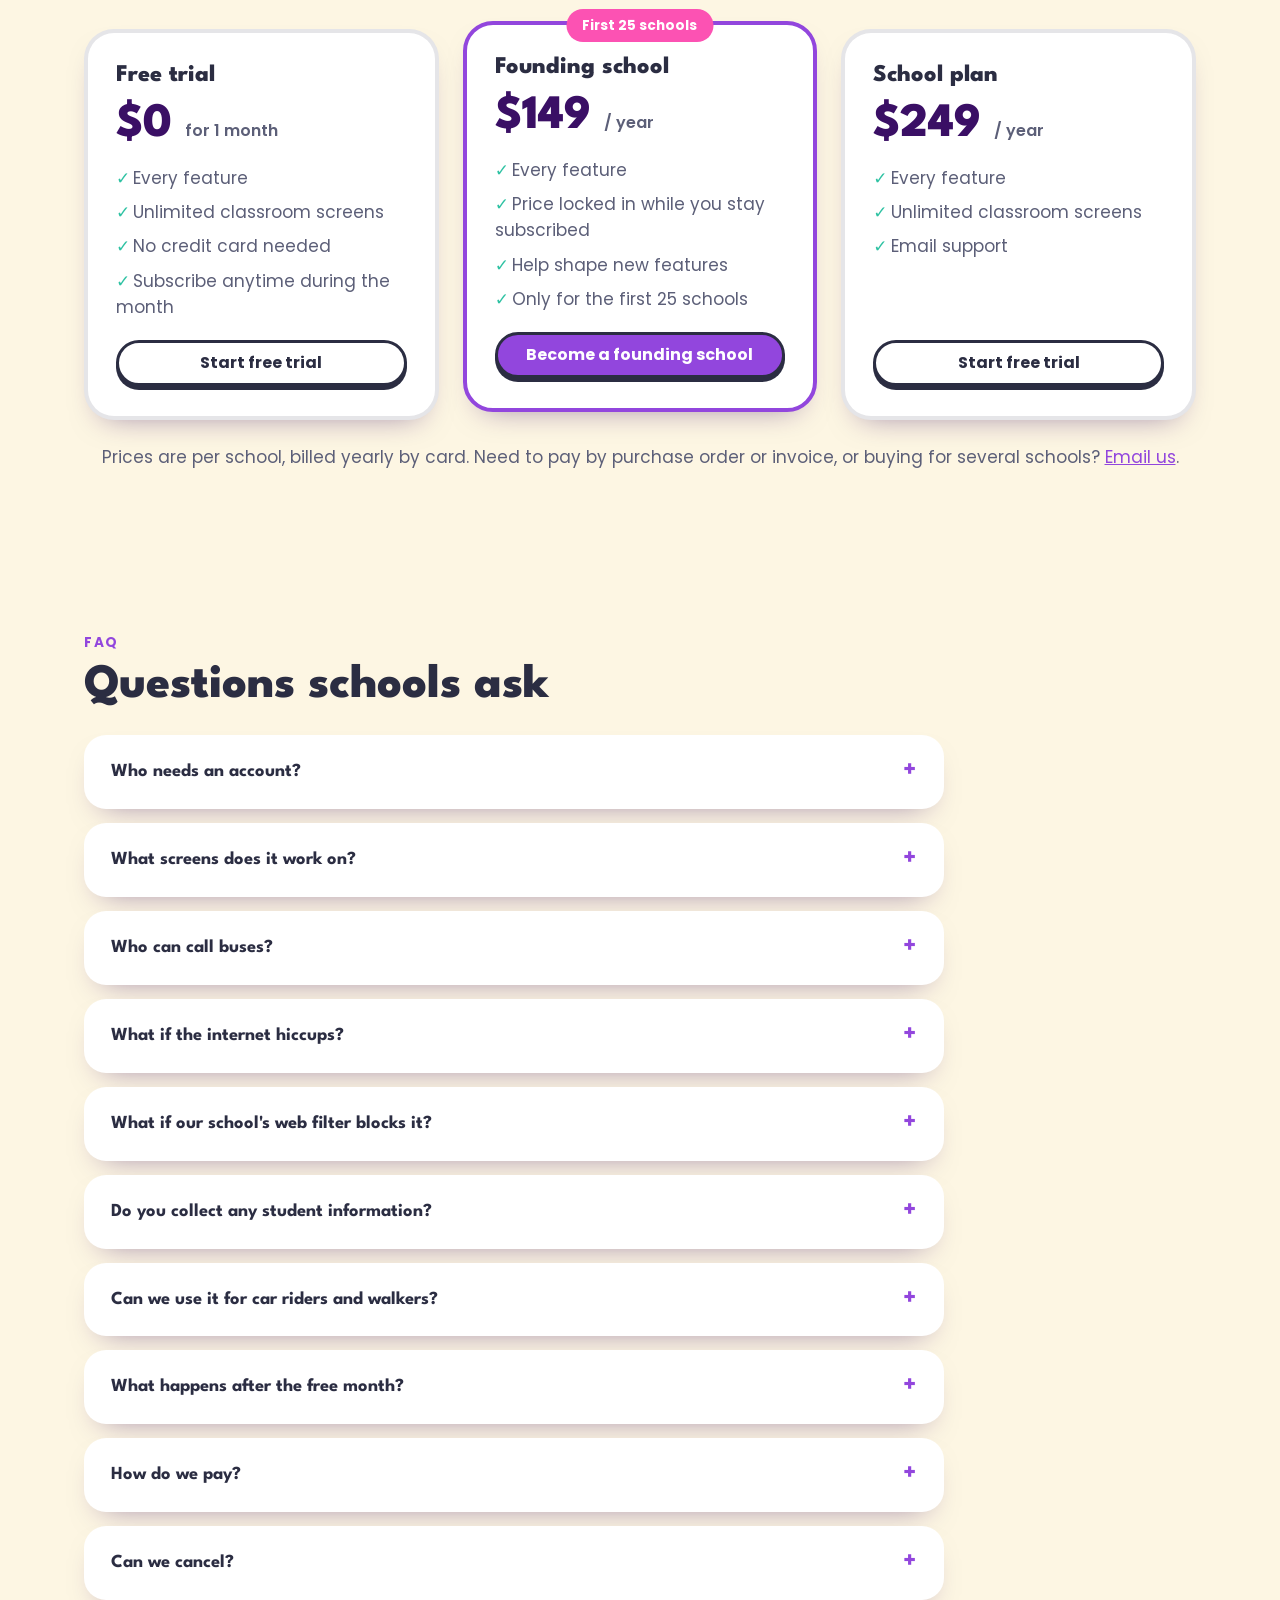
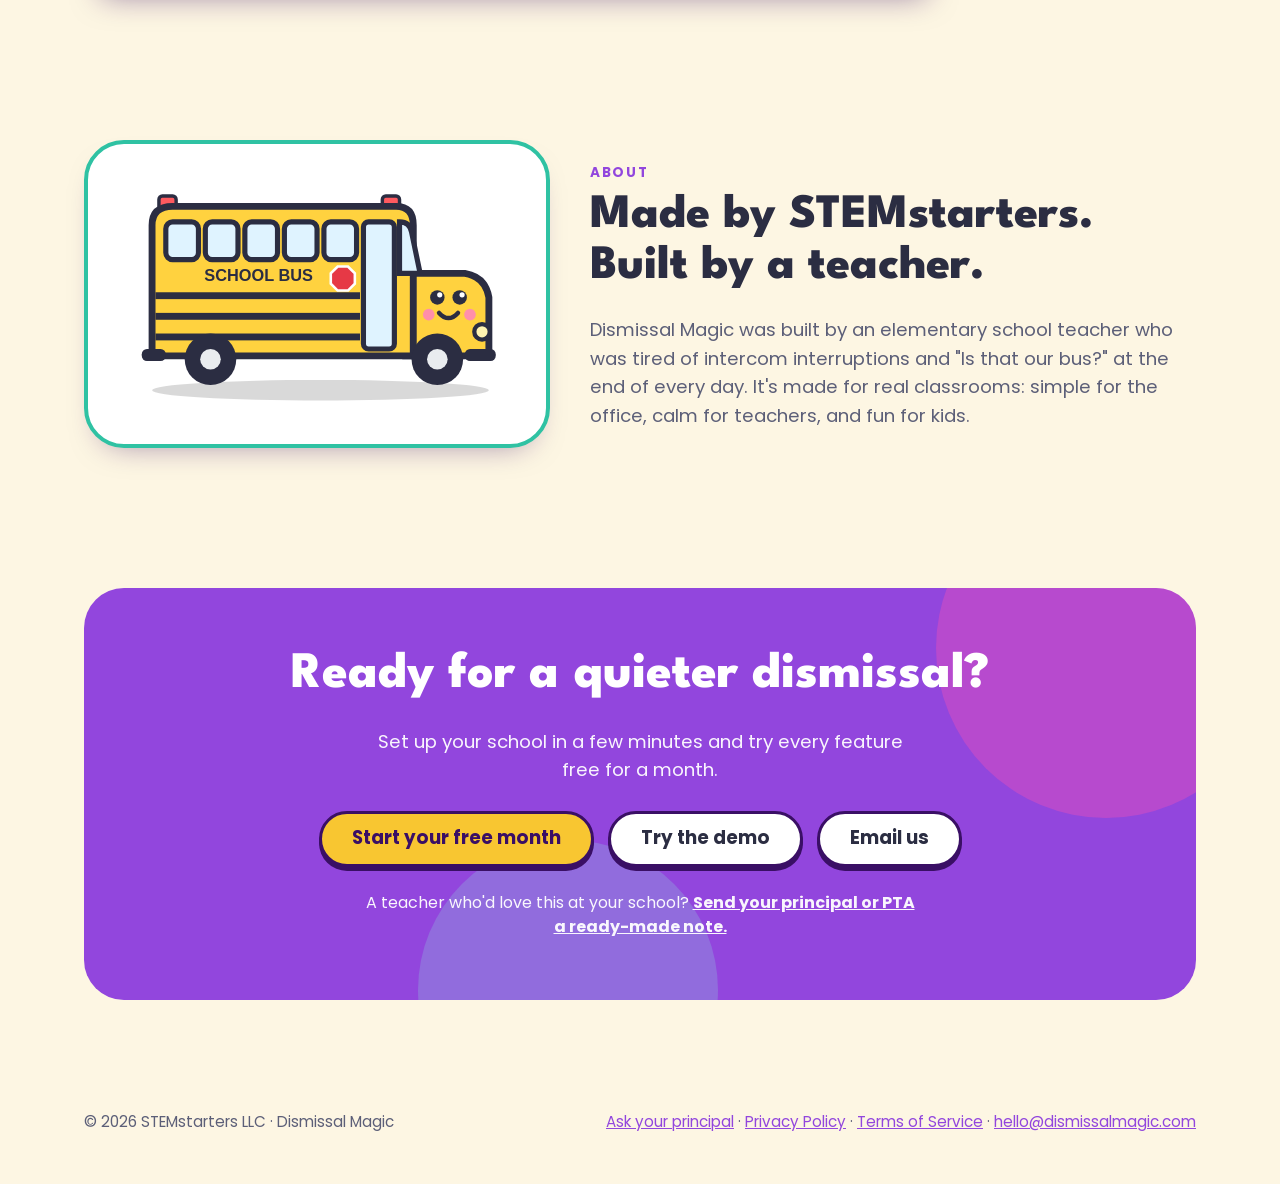
==== commit 24d131ff: "Add Ask-your-principal page, sitemap and robots.txt - site/ask.html: teachers fill in details and ge" ====
--- a/site/index.html
+++ b/site/index.html
@@ -385,6 +385,7 @@
           <a class="btn big" href="https://app.dismissalmagic.com/demo">Try the demo</a>
           <a class="btn big" href="mailto:hello@dismissalmagic.com?subject=Dismissal%20Magic%20question">Email us</a>
         </div>
+        <p style="margin:24px auto 0;font-size:1rem">A teacher who'd love this at your school? <a href="/ask" style="color:#fff;font-weight:700">Send your principal or PTA a ready-made note.</a></p>
       </div>
     </div>
   </section>
@@ -393,7 +394,7 @@
 <footer>
   <div class="wrap">
     <span>© 2026 STEMstarters LLC · Dismissal Magic</span>
-    <span><a href="/privacy">Privacy Policy</a> · <a href="/terms">Terms of Service</a> · <a href="mailto:hello@dismissalmagic.com">hello@dismissalmagic.com</a></span>
+    <span><a href="/ask">Ask your principal</a> · <a href="/privacy">Privacy Policy</a> · <a href="/terms">Terms of Service</a> · <a href="mailto:hello@dismissalmagic.com">hello@dismissalmagic.com</a></span>
   </div>
 </footer>
 
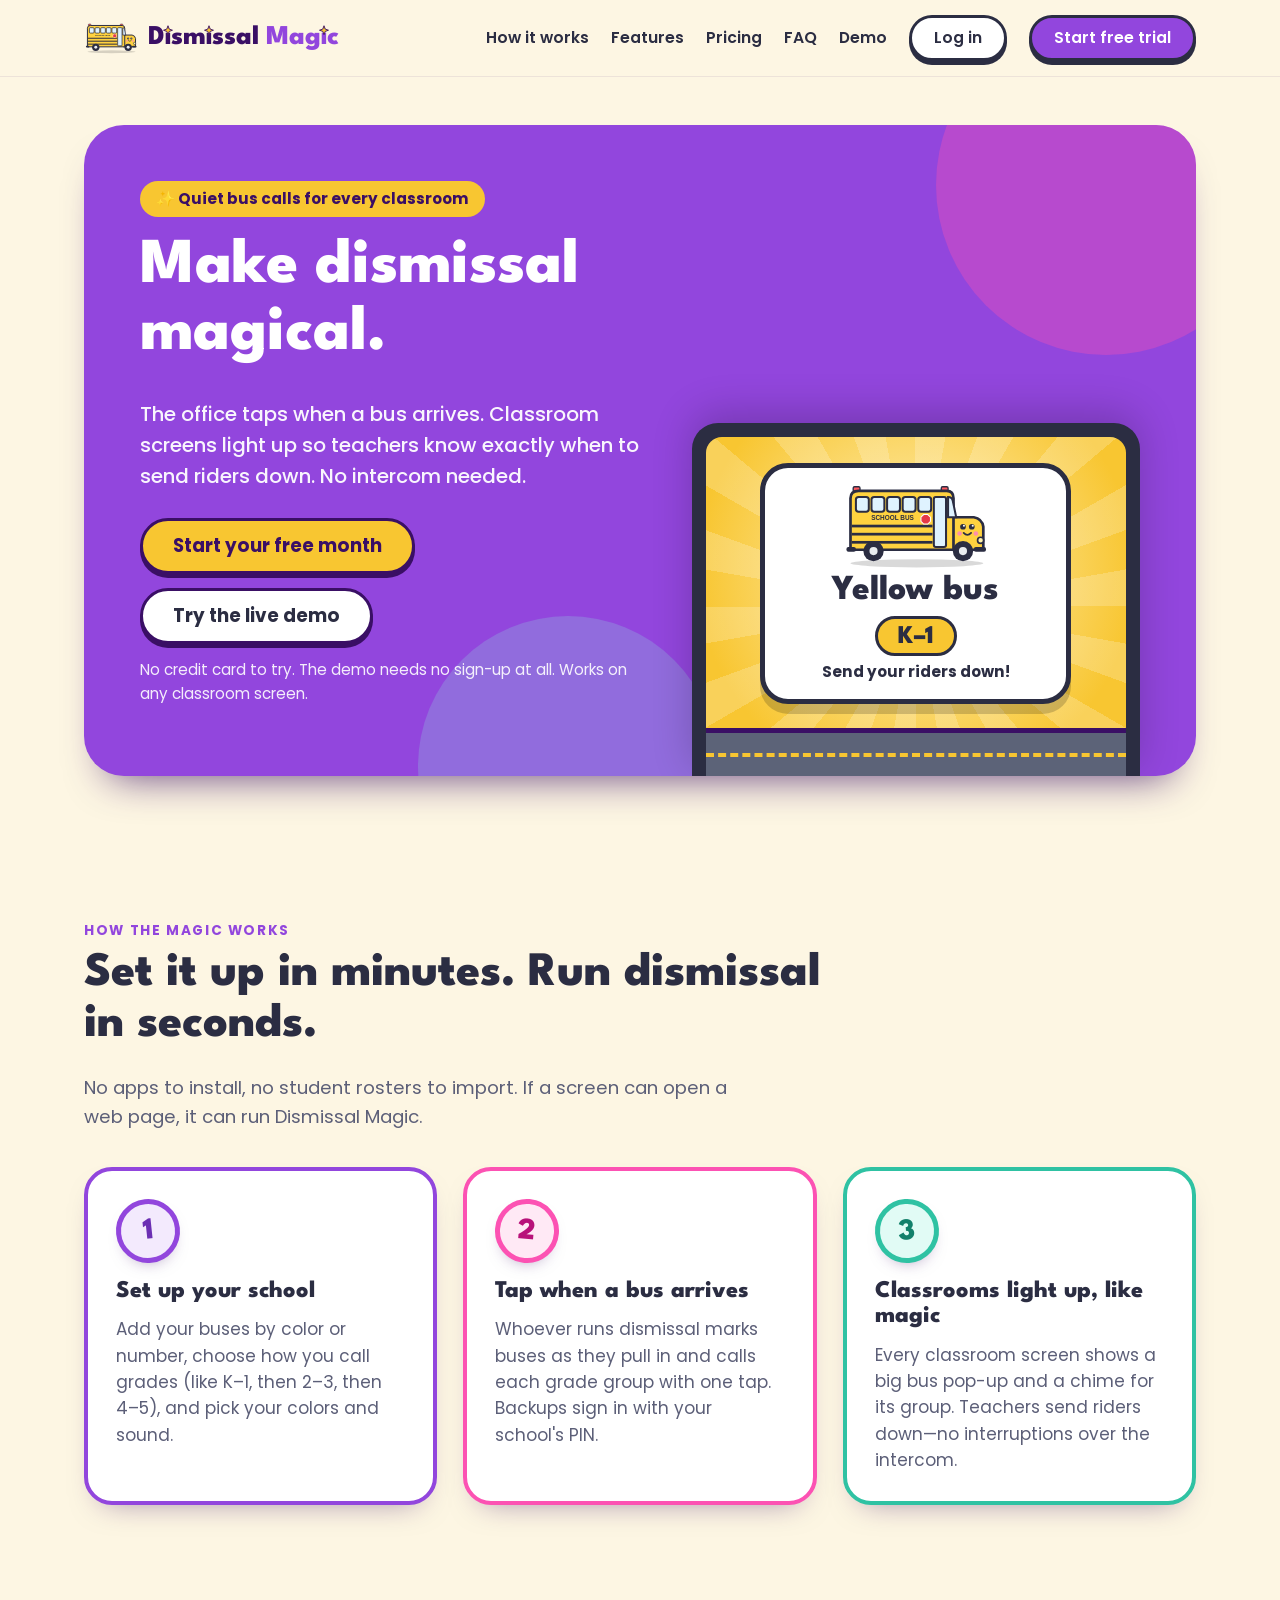
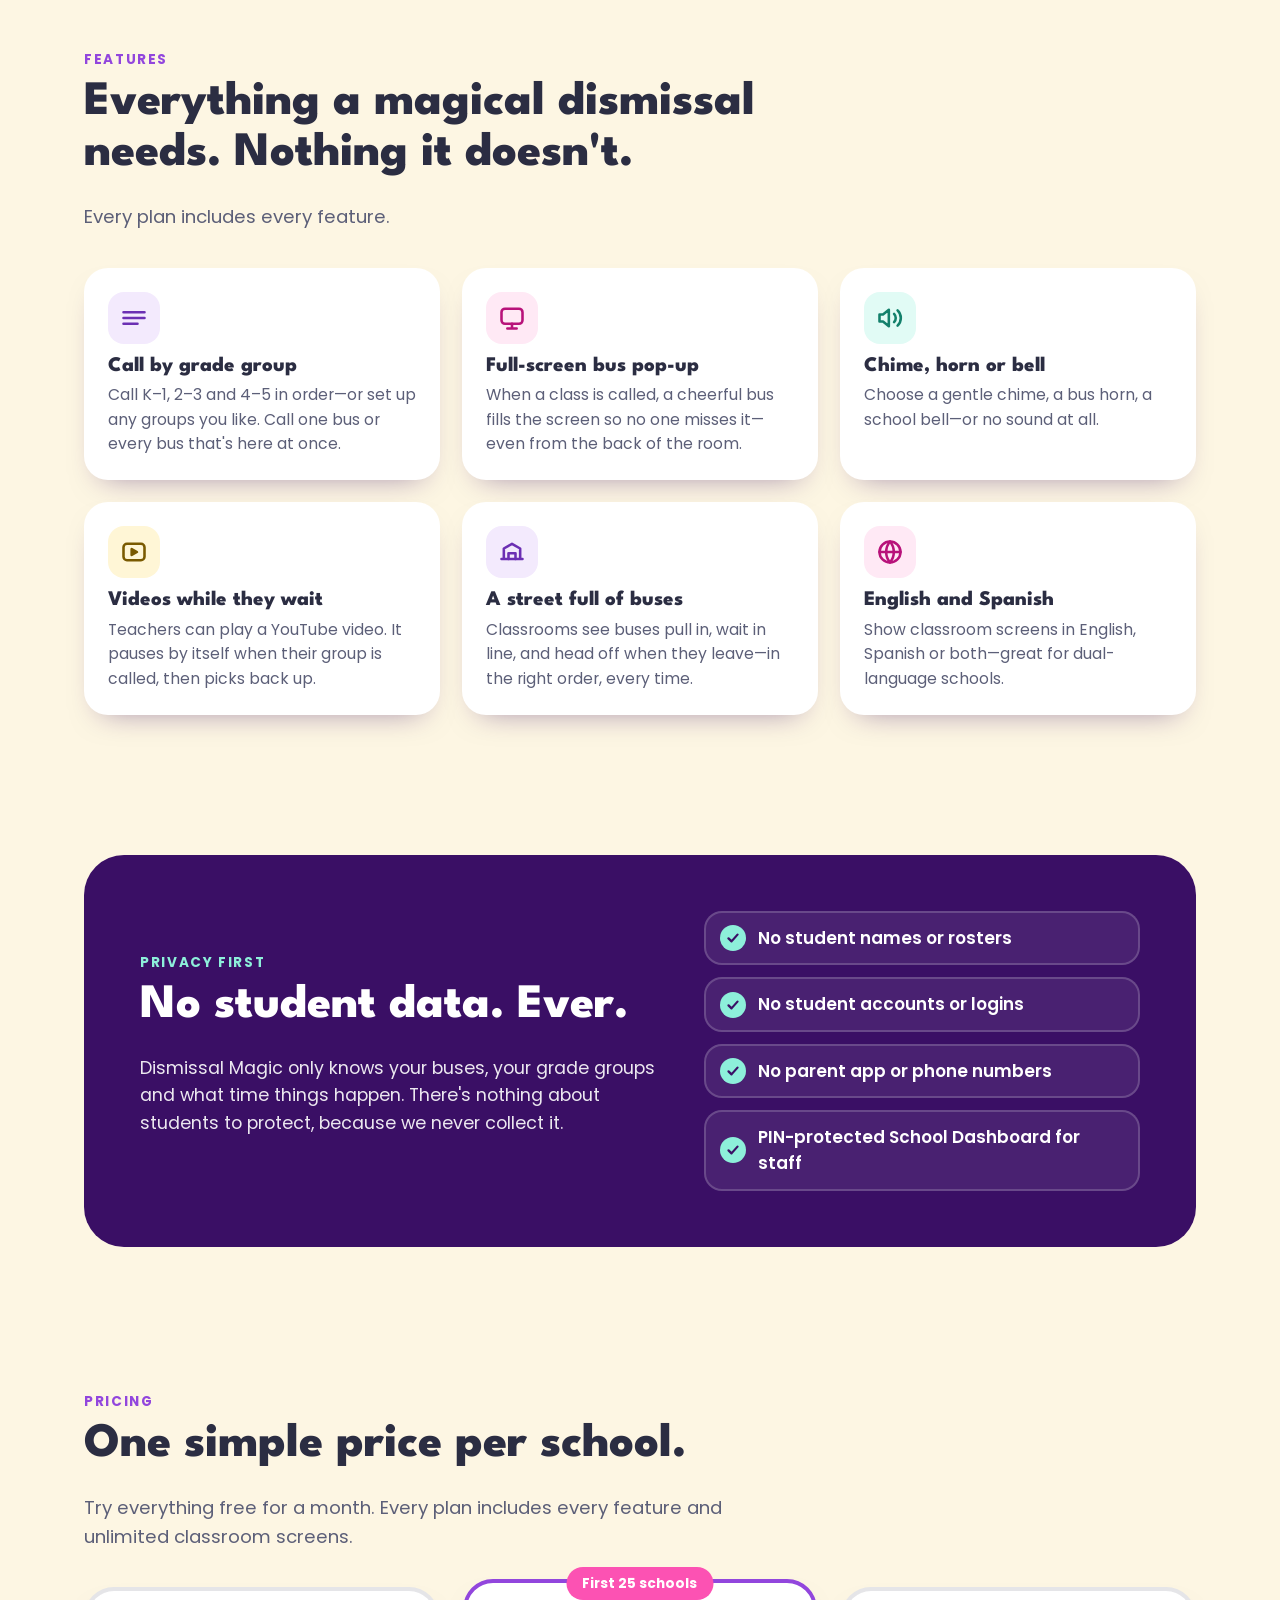
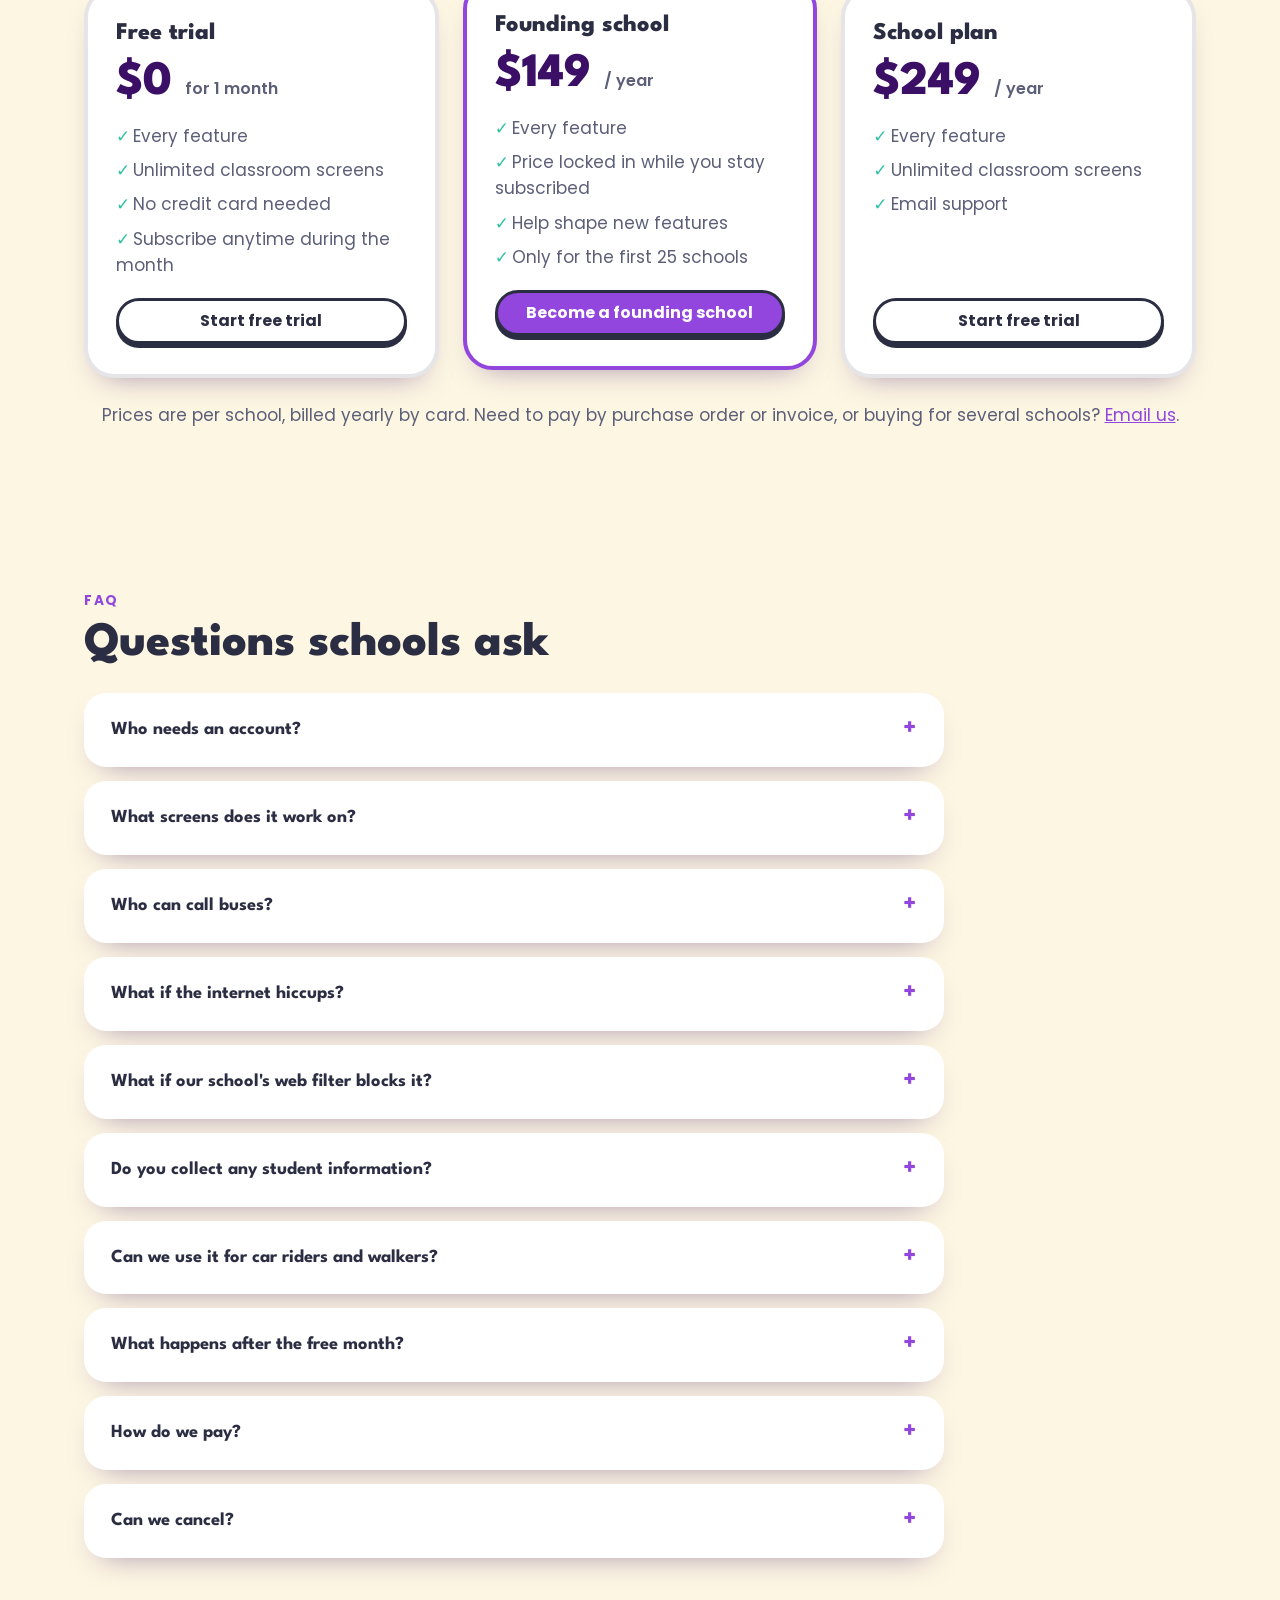
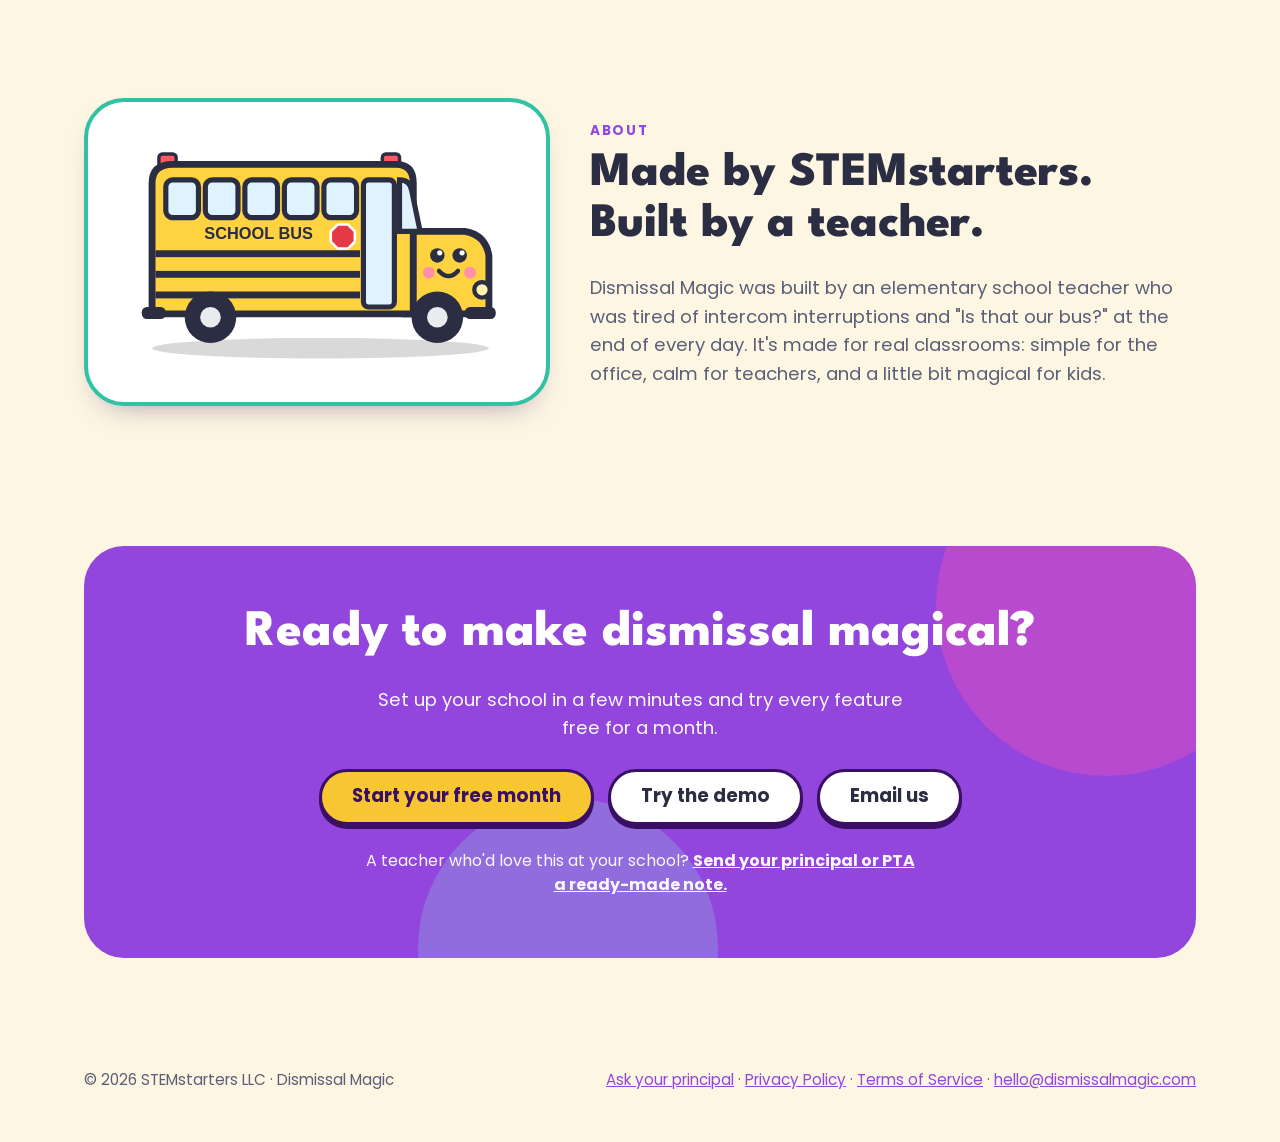
==== commit e3cc9dd0: "Lean into "Make dismissal magical" wording - site/index.html: new headline, title, descriptions and " ====
--- a/site/index.html
+++ b/site/index.html
@@ -3,11 +3,11 @@
 <head>
   <meta charset="utf-8" />
   <meta name="viewport" content="width=device-width, initial-scale=1" />
-  <title>Dismissal Magic — Quiet bus calls for every classroom | School dismissal app</title>
-  <meta name="description" content="Dismissal Magic is a simple school dismissal app: the office taps when a bus arrives, and classroom screens light up so teachers know exactly when to send riders down. No intercom, no student data. Free 1-month trial." />
+  <title>Dismissal Magic — Make dismissal magical | School bus dismissal app</title>
+  <meta name="description" content="Dismissal Magic makes school dismissal magical: the office taps when a bus arrives, and classroom screens light up so teachers know exactly when to send riders down. No intercom, no student data. Free 1-month trial." />
   <link rel="canonical" href="https://dismissalmagic.com/" />
-  <meta property="og:title" content="Dismissal Magic — Quiet bus calls for every classroom" />
-  <meta property="og:description" content="Call buses by grade. Classroom screens light up so teachers know exactly when to send riders down. No intercom needed." />
+  <meta property="og:title" content="Dismissal Magic — Make dismissal magical" />
+  <meta property="og:description" content="Quiet bus calls for every classroom. Classroom screens light up so teachers know exactly when to send riders down. No intercom needed." />
   <meta property="og:type" content="website" />
   <meta property="og:url" content="https://dismissalmagic.com/" />
   <link rel="icon" href="/favicon.svg" type="image/svg+xml" />
@@ -183,7 +183,7 @@
     "name": "Dismissal Magic",
     "applicationCategory": "EducationalApplication",
     "operatingSystem": "Web browser",
-    "description": "School dismissal app for quiet bus calls: the office taps when a bus arrives and classroom screens show when to send riders down.",
+    "description": "School dismissal app that makes dismissal magical with quiet bus calls: the office taps when a bus arrives and classroom screens show when to send riders down.",
     "offers": { "@type": "Offer", "price": "249", "priceCurrency": "USD" },
     "publisher": { "@type": "Organization", "name": "STEMstarters" }
   }
@@ -243,8 +243,8 @@
       <div class="hero-card">
         <span class="blob b1" aria-hidden="true"></span><span class="blob b2" aria-hidden="true"></span>
         <div class="hero-text">
-          <span class="pill">✨ Quiet bus calls, like magic</span>
-          <h1>Quiet bus calls for every classroom.</h1>
+          <span class="pill">✨ Quiet bus calls for every classroom</span>
+          <h1>Make dismissal magical.</h1>
           <p class="lead">The office taps when a bus arrives. Classroom screens light up so teachers know exactly when to send riders down. No intercom needed.</p>
           <div class="cta">
             <a class="btn yellow big" href="https://app.dismissalmagic.com/account?next=create">Start your free month</a>
@@ -269,13 +269,13 @@
 
   <section class="block" id="how">
     <div class="wrap">
-      <span class="eyebrow">How it works</span>
+      <span class="eyebrow">How the magic works</span>
       <h2 class="section-title">Set it up in minutes. Run dismissal in seconds.</h2>
       <p class="section-lead">No apps to install, no student rosters to import. If a screen can open a web page, it can run Dismissal Magic.</p>
       <div class="grid3">
         <div class="card c-purple"><div class="chip ch0"><span>1</span></div><h3>Set up your school</h3><p>Add your buses by color or number, choose how you call grades (like K–1, then 2–3, then 4–5), and pick your colors and sound.</p></div>
         <div class="card c-pink"><div class="chip ch1"><span>2</span></div><h3>Tap when a bus arrives</h3><p>Whoever runs dismissal marks buses as they pull in and calls each grade group with one tap. Backups sign in with your school's PIN.</p></div>
-        <div class="card c-teal"><div class="chip ch2"><span>3</span></div><h3>Classrooms light up</h3><p>Every classroom screen shows a big bus pop-up and a chime for its group. Teachers send riders down—no interruptions over the intercom.</p></div>
+        <div class="card c-teal"><div class="chip ch2"><span>3</span></div><h3>Classrooms light up, like magic</h3><p>Every classroom screen shows a big bus pop-up and a chime for its group. Teachers send riders down—no interruptions over the intercom.</p></div>
       </div>
     </div>
   </section>
@@ -283,7 +283,7 @@
   <section class="block" id="features">
     <div class="wrap">
       <span class="eyebrow">Features</span>
-      <h2 class="section-title">Everything dismissal needs. Nothing it doesn't.</h2>
+      <h2 class="section-title">Everything a magical dismissal needs. Nothing it doesn't.</h2>
       <p class="section-lead">Every plan includes every feature.</p>
       <div class="features">
         <div class="feature"><div class="ficon" style="background:#F3EAFD;color:#6B2FB3"><svg viewBox="0 0 24 24" fill="none" stroke="currentColor" stroke-width="2.2" stroke-linecap="round" stroke-linejoin="round" aria-hidden="true"><path d="M3 7h18M3 12h18M3 17h12"/></svg></div><h3>Call by grade group</h3><p>Call K–1, 2–3 and 4–5 in order—or set up any groups you like. Call one bus or every bus that's here at once.</p></div>
@@ -369,7 +369,7 @@
       <div>
         <span class="eyebrow">About</span>
         <h2 class="section-title">Made by STEMstarters. Built by a teacher.</h2>
-        <p class="section-lead" style="margin-bottom:0">Dismissal Magic was built by an elementary school teacher who was tired of intercom interruptions and "Is that our bus?" at the end of every day. It's made for real classrooms: simple for the office, calm for teachers, and fun for kids.</p>
+        <p class="section-lead" style="margin-bottom:0">Dismissal Magic was built by an elementary school teacher who was tired of intercom interruptions and "Is that our bus?" at the end of every day. It's made for real classrooms: simple for the office, calm for teachers, and a little bit magical for kids.</p>
       </div>
     </div>
   </section>
@@ -378,7 +378,7 @@
     <div class="wrap">
       <div class="final">
         <span class="blob b1" aria-hidden="true"></span><span class="blob b2" aria-hidden="true"></span>
-        <h2>Ready for a quieter dismissal?</h2>
+        <h2>Ready to make dismissal magical?</h2>
         <p>Set up your school in a few minutes and try every feature free for a month.</p>
         <div style="display:flex;gap:14px;justify-content:center;flex-wrap:wrap">
           <a class="btn yellow big" href="https://app.dismissalmagic.com/account?next=create">Start your free month</a>
